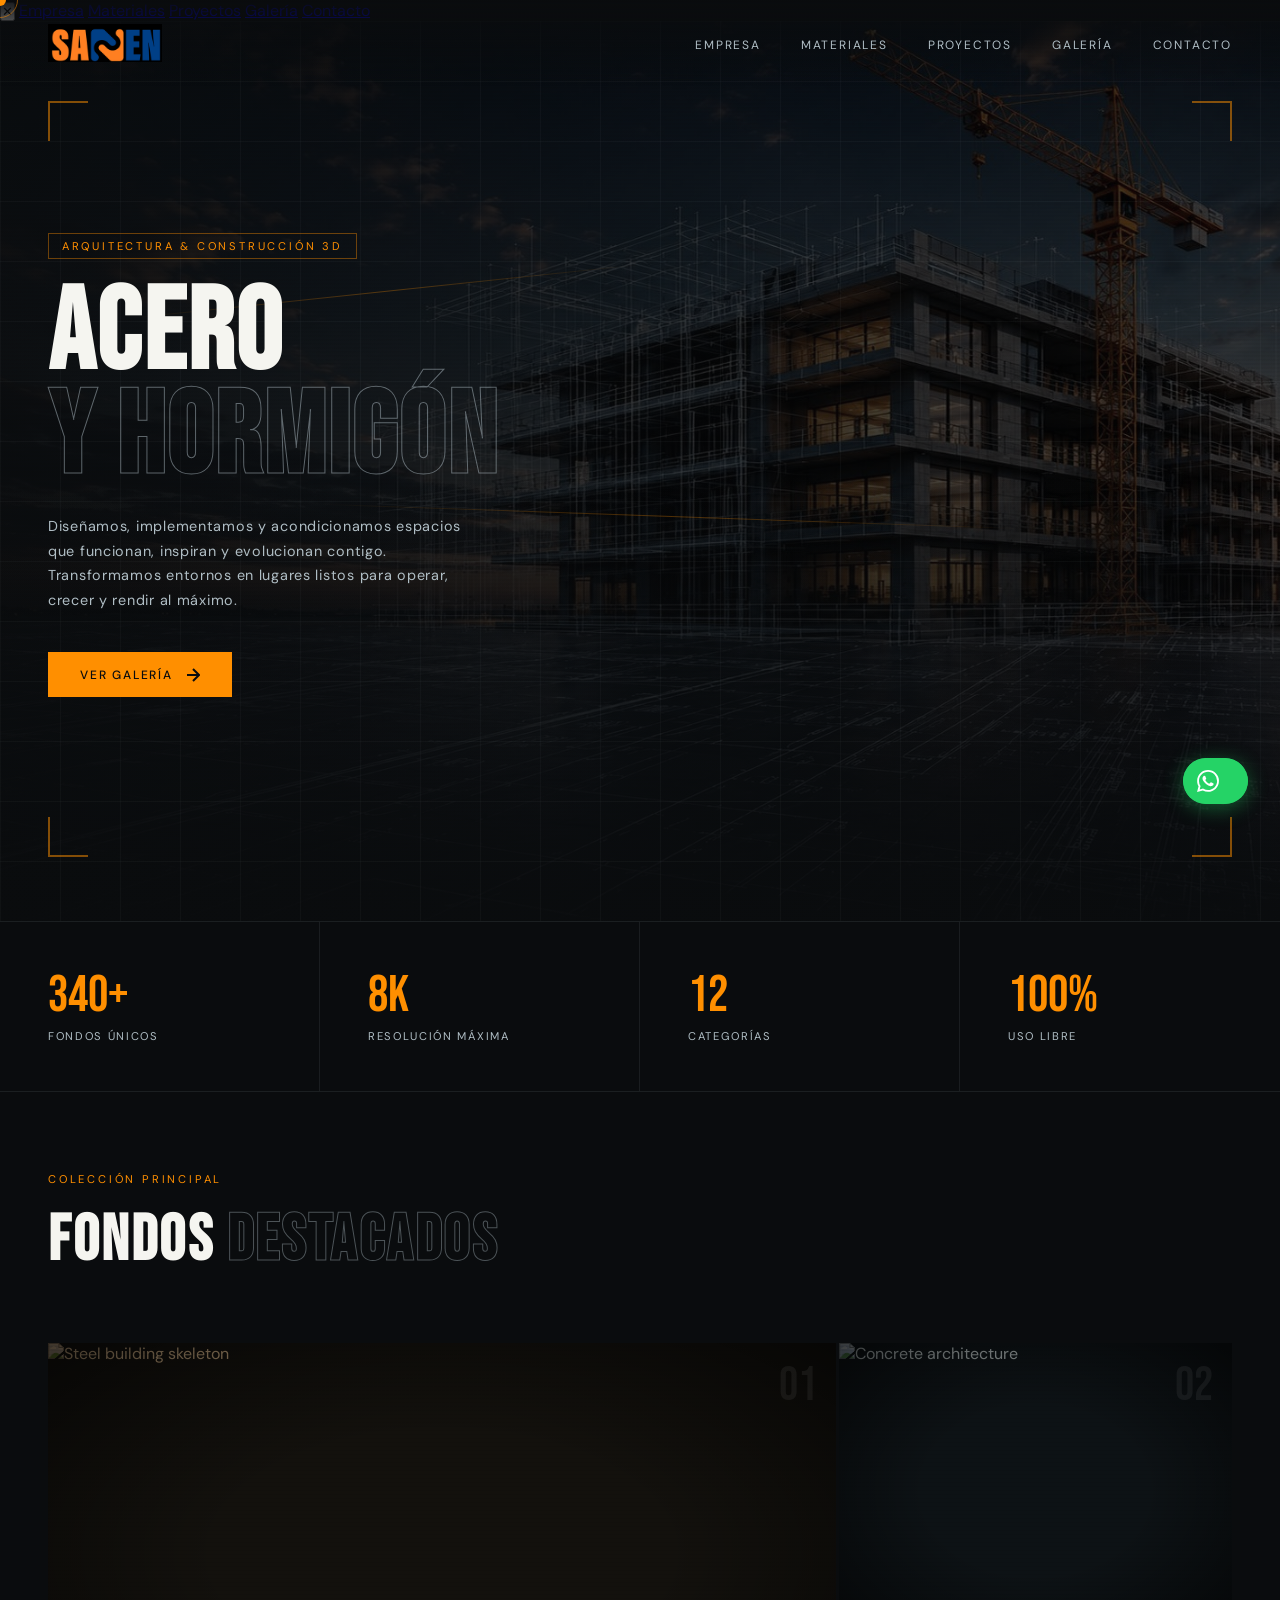
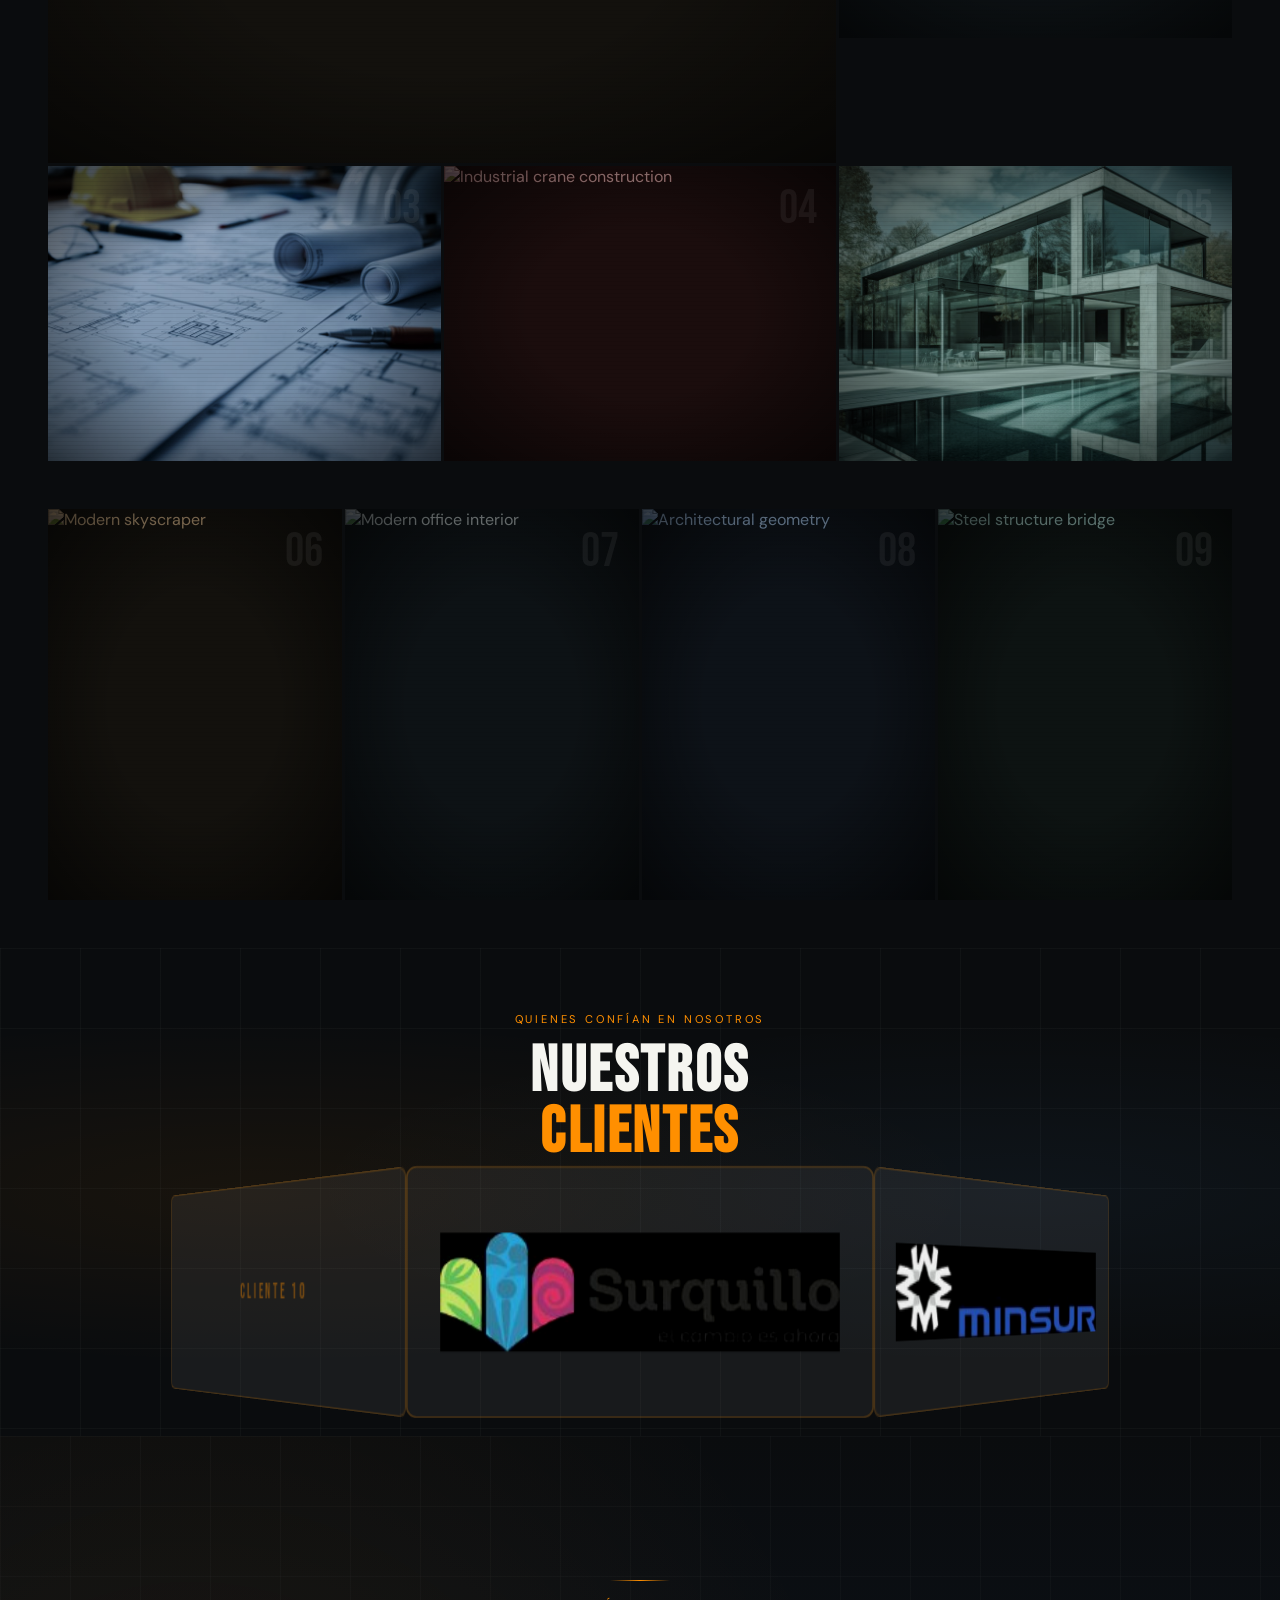
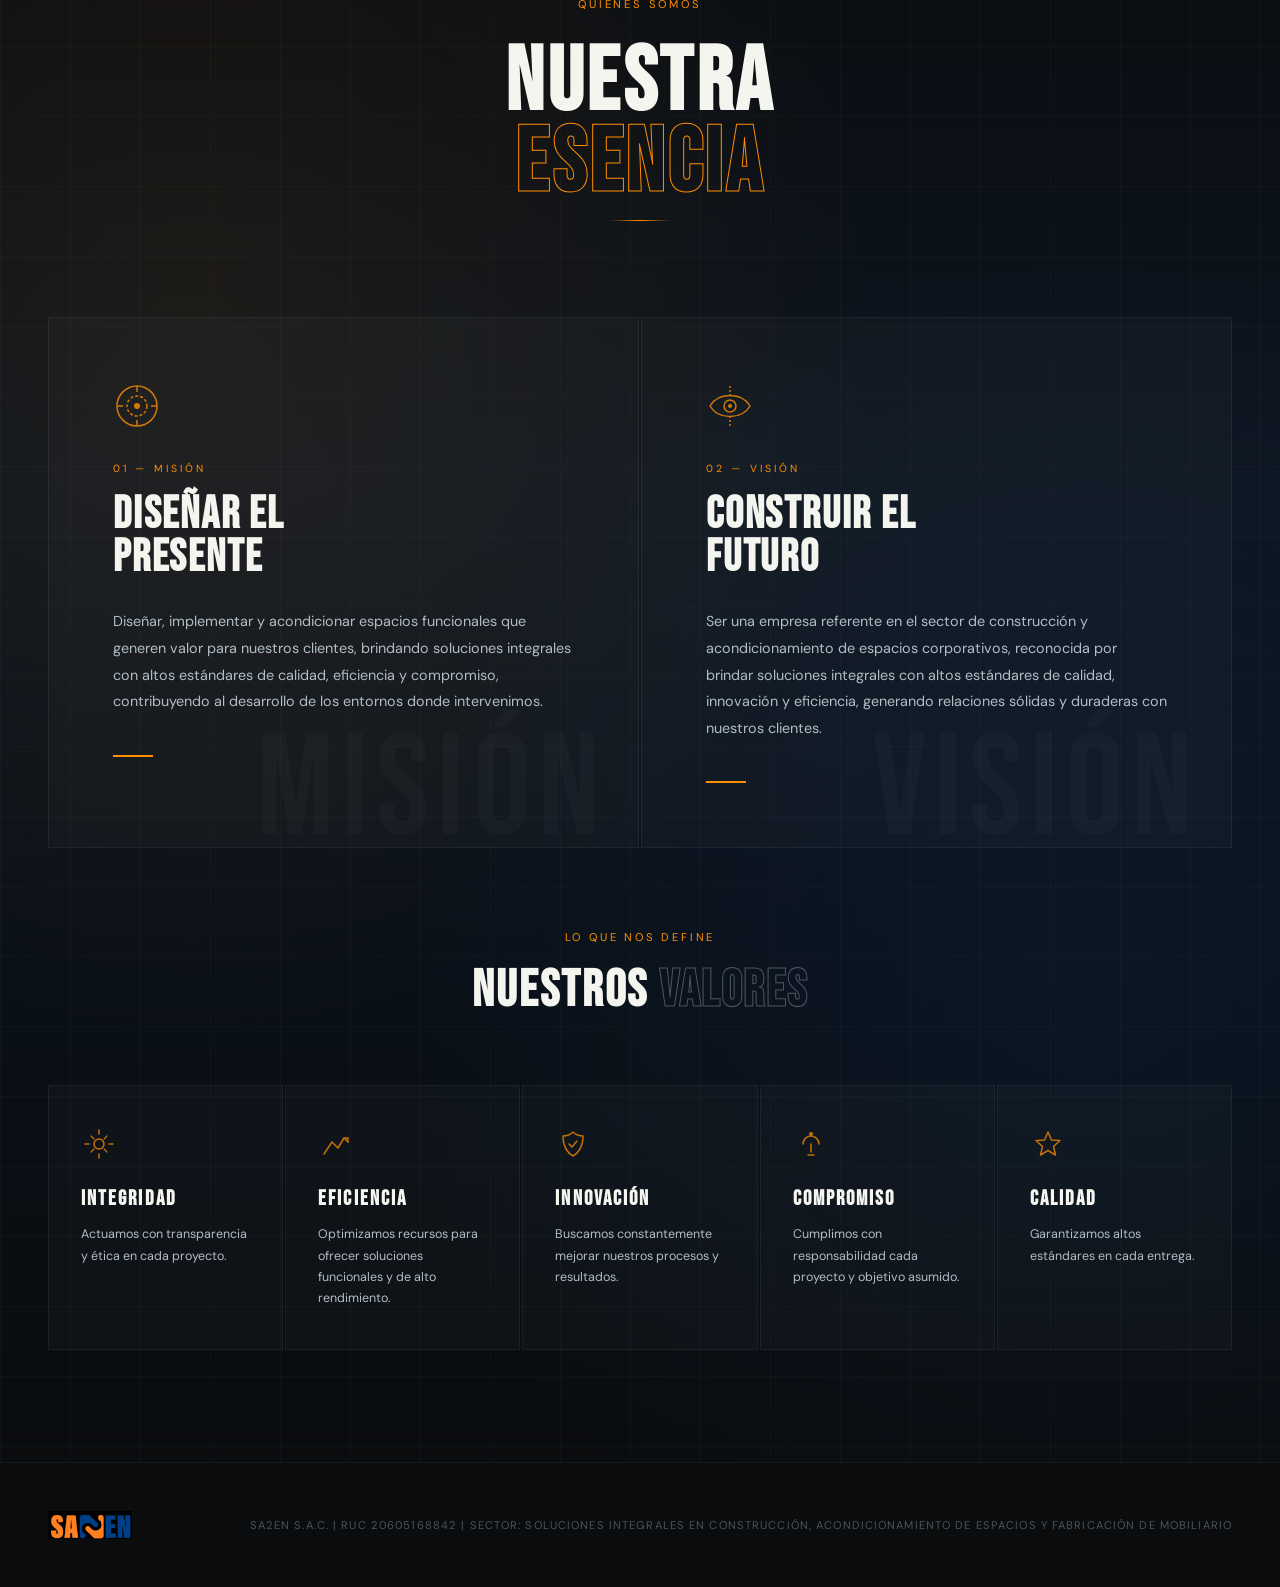
==== construccion-3d_43.html @ 0ad10460 "Add files via upload" ====
<!DOCTYPE html>
<html lang="es">
<head>
  <meta charset="UTF-8" />
  <meta name="viewport" content="width=device-width, initial-scale=1.0" />

  <!-- SEO Básico -->
  <title>SA2EN S.A.C. | Construcción, Acondicionamiento de Espacios y Mobiliario en Lima, Perú</title>
  <meta name="description" content="Empresa peruana especializada en construcción integral, acondicionamiento de espacios corporativos y fabricación de mobiliario. Calidad, innovación y compromiso en cada proyecto." />
  <meta name="keywords" content="construcción Lima, acondicionamiento de espacios, fabricación de mobiliario, construcción corporativa, ingeniería Lima, SA2EN, construcción Perú, remodelación oficinas" />
  <meta name="author" content="SA2EN S.A.C." />
  <meta name="robots" content="index, follow" />
  <link rel="canonical" href="https://www.sa2en.com" />

  <!-- Open Graph (redes sociales) -->
  <meta property="og:type" content="website" />
  <meta property="og:title" content="SA2EN S.A.C. | Construcción e Ingeniería en Lima" />
  <meta property="og:description" content="Empresa peruana especializada en construcción integral, acondicionamiento de espacios corporativos y fabricación de mobiliario." />
  <meta property="og:url" content="https://www.sa2en.com" />
  <meta property="og:site_name" content="SA2EN S.A.C." />
  <meta property="og:locale" content="es_PE" />

  <!-- Twitter Card -->
  <meta name="twitter:card" content="summary_large_image" />
  <meta name="twitter:title" content="SA2EN S.A.C. | Construcción e Ingeniería en Lima" />
  <meta name="twitter:description" content="Empresa peruana especializada en construcción integral, acondicionamiento de espacios corporativos y fabricación de mobiliario." />

  <!-- Schema.org Empresa Local -->
  <title>SA2EN S.A.C. | Construcción, Acondicionamiento de Espacios y Mobiliario en Lima, Perú</title>
  <link href="https://fonts.googleapis.com/css2?family=Bebas+Neue&family=DM+Sans:wght@300;400;500&display=swap" rel="stylesheet" />
  <style>
    *, *::before, *::after { margin: 0; padding: 0; box-sizing: border-box; }
    :root {
      --steel: #b0bec5;
      --amber: #ff8f00;
      --concrete: #37474f;
      --black: #0a0c0e;
      --white: #f5f5f0;
    }
    html { scroll-behavior: smooth; }
    body { background: var(--black); color: var(--white); font-family: 'DM Sans', sans-serif; overflow-x: hidden; cursor: none; }

    .cursor { position: fixed; width: 12px; height: 12px; background: var(--amber); border-radius: 50%; pointer-events: none; z-index: 9999; transform: translate(-50%,-50%); transition: transform 0.1s; }
    .cursor-ring { position: fixed; width: 36px; height: 36px; border: 1px solid rgba(255,143,0,0.5); border-radius: 50%; pointer-events: none; z-index: 9998; transform: translate(-50%,-50%); transition: width 0.2s, height 0.2s; }

    .hamburger {
      display: none;
      flex-direction: column;
      gap: 5px;
      background: none;
      border: none;
      cursor: pointer;
      padding: 4px;
      z-index: 101;
    }
    .hamburger span { display: block; width: 24px; height: 2px; background: var(--steel); transition: background 0.2s; }
    .hamburger:hover span { background: var(--amber); }

    nav { position: fixed; top: 0; left: 0; right: 0; z-index: 100; display: flex; align-items: center; justify-content: space-between; padding: 1.5rem 3rem; background: linear-gradient(to bottom, rgba(10,12,14,0.95) 0%, transparent 100%); }
    .logo { display: flex; align-items: center; } .logo-img { height: 38px; width: auto; object-fit: contain; }
    
    nav ul { list-style: none; display: flex; gap: 2.5rem; }
    nav ul li a { font-size: 0.75rem; letter-spacing: 0.15em; text-transform: uppercase; color: var(--steel); text-decoration: none; transition: color 0.2s; }
    nav ul li a:hover { color: var(--amber); }

    /* HERO */
    .hero { position: relative; height: 100vh; display: flex; align-items: flex-end; padding: 0 3rem 14rem; overflow: hidden; }
    .hero-photo { position: absolute; inset: 0; }
    .hero-photo img { width: 100%; height: 100%; object-fit: cover; object-position: center; filter: brightness(0.35) saturate(0.7); }
    .hero-photo::after { content: ''; position: absolute; inset: 0; background: linear-gradient(to right, rgba(10,12,14,0.85) 0%, rgba(10,12,14,0.3) 60%, rgba(10,12,14,0.1) 100%); }
    .hero-photo::before { content: ''; position: absolute; inset: 0; background: linear-gradient(to top, rgba(10,12,14,0.95) 0%, transparent 50%); z-index: 1; }

    /* Grid overlay */
    .hero-grid { position: absolute; inset: 0; z-index: 1; background-image: linear-gradient(rgba(176,190,197,0.04) 1px, transparent 1px), linear-gradient(90deg, rgba(176,190,197,0.04) 1px, transparent 1px); background-size: 60px 60px; }
    /* Scanlines */
    .scanlines { position: absolute; inset: 0; z-index: 2; background: repeating-linear-gradient(to bottom, transparent, transparent 2px, rgba(0,0,0,0.04) 2px, rgba(0,0,0,0.04) 4px); pointer-events: none; }
    /* Corner brackets */
    .bracket { position: absolute; z-index: 3; width: 40px; height: 40px; border-color: rgba(255,143,0,0.5); border-style: solid; }
    .bracket.tl { top: 5rem; left: 3rem; border-width: 2px 0 0 2px; }
    .bracket.tr { top: 5rem; right: 3rem; border-width: 2px 2px 0 0; }
    .bracket.bl { bottom: 4rem; left: 3rem; border-width: 0 0 2px 2px; }
    .bracket.br { bottom: 4rem; right: 3rem; border-width: 0 2px 2px 0; }
    /* Beam lines */
    .beam { position: absolute; z-index: 2; background: linear-gradient(90deg, transparent, rgba(255,143,0,0.3), transparent); height: 1px; animation: beamPulse 4s ease-in-out infinite; }
    .beam.b1 { width: 40vw; top: 30%; left: 10%; transform: rotate(-6deg); animation-delay: 0s; }
    .beam.b2 { width: 55vw; top: 55%; left: 25%; transform: rotate(2deg); animation-delay: 1.2s; }
    @keyframes beamPulse { 0%,100%{opacity:0.3}50%{opacity:1} }

    .hero-content { position: relative; z-index: 4; max-width: 680px; }
    .tag { display: inline-block; font-size: 0.7rem; letter-spacing: 0.25em; text-transform: uppercase; color: var(--amber); border: 1px solid rgba(255,143,0,0.4); padding: 0.3rem 0.8rem; margin-bottom: 1.5rem; }
    h1 { font-family: 'Bebas Neue', sans-serif; font-size: clamp(4rem, 9vw, 9rem); line-height: 0.9; letter-spacing: 0.02em; margin-bottom: 1.5rem; }
    h1 em { font-style: normal; color: transparent; -webkit-text-stroke: 1px rgba(176,190,197,0.5); }
    .hero-sub { font-size: 0.9rem; color: var(--steel); letter-spacing: 0.05em; line-height: 1.7; max-width: 420px; }
    .hero-cta { display: inline-flex; align-items: center; gap: 0.8rem; margin-top: 2.5rem; padding: 0.9rem 2rem; background: var(--amber); color: var(--black); font-size: 0.75rem; font-weight: 500; letter-spacing: 0.15em; text-transform: uppercase; text-decoration: none; transition: background 0.2s, gap 0.2s; }
    .hero-cta:hover { background: #ffab40; gap: 1.2rem; }
    .hero-cta svg { width: 14px; }

    /* STATS */
    .stats { display: grid; grid-template-columns: repeat(4, 1fr); border-top: 1px solid rgba(176,190,197,0.1); border-bottom: 1px solid rgba(176,190,197,0.1); }
    .stat { padding: 3rem; border-right: 1px solid rgba(176,190,197,0.1); }
    .stat:last-child { border-right: none; }
    .stat-num { font-family: 'Bebas Neue', sans-serif; font-size: clamp(2.5rem, 4vw, 4rem); color: var(--amber); line-height: 1; }
    .stat-label { font-size: 0.7rem; letter-spacing: 0.15em; text-transform: uppercase; color: var(--steel); margin-top: 0.5rem; }

    /* GALLERY */
    .gallery { padding: 5rem 3rem 3rem; }
    .section-label { font-size: 0.7rem; letter-spacing: 0.25em; text-transform: uppercase; color: var(--amber); margin-bottom: 1rem; }
    .section-title { font-family: 'Bebas Neue', sans-serif; font-size: clamp(2.5rem, 5vw, 4.5rem); letter-spacing: 0.04em; margin-bottom: 4rem; }
    .section-title em { font-style: normal; color: transparent; -webkit-text-stroke: 1px rgba(176,190,197,0.4); }

    .grid { display: grid; grid-template-columns: repeat(3, 1fr); gap: 3px; }

    .card { position: relative; overflow: hidden; background: #111; cursor: none; }
    .card:nth-child(1) { grid-column: span 2; min-height: 420px; }
    .card:nth-child(2),
    .card:nth-child(3) { aspect-ratio: 4/3; }
    .card:nth-child(4),
    .card:nth-child(5) { aspect-ratio: 4/3; }

    /* Real photo */
    .card-photo { position: absolute; inset: 0; }
    .card-photo img { width: 100%; height: 100%; object-fit: cover; object-position: center; filter: brightness(0.65) saturate(0.8); transition: transform 0.7s cubic-bezier(0.4,0,0.2,1), filter 0.5s; }
    .card:hover .card-photo img { transform: scale(1.07); filter: brightness(0.8) saturate(1); }

    /* Color grade overlay per card */
    .card-grade { position: absolute; inset: 0; mix-blend-mode: color; opacity: 0.25; transition: opacity 0.4s; }
    .card:hover .card-grade { opacity: 0.15; }
    .grade-amber { background: #ff8f00; }
    .grade-blue  { background: #1565c0; }
    .grade-steel { background: #546e7a; }
    .grade-red   { background: #b71c1c; }
    .grade-teal  { background: #00695c; }

    /* Vignette */
    .card-vignette { position: absolute; inset: 0; background: radial-gradient(ellipse at center, transparent 40%, rgba(0,0,0,0.65) 100%); }

    /* Scan overlay */
    .card-scan { position: absolute; inset: 0; background: repeating-linear-gradient(to bottom, transparent, transparent 3px, rgba(0,0,0,0.06) 3px, rgba(0,0,0,0.06) 4px); pointer-events: none; }

    /* Grid overlay on card */
    .card-grid { position: absolute; inset: 0; background-image: linear-gradient(rgba(255,255,255,0.025) 1px, transparent 1px), linear-gradient(90deg, rgba(255,255,255,0.025) 1px, transparent 1px); background-size: 40px 40px; opacity: 0; transition: opacity 0.4s; }
    .card:hover .card-grid { opacity: 1; }

    /* Amber line accent */
    .card-accent { position: absolute; bottom: 0; left: 0; height: 2px; width: 0; background: var(--amber); transition: width 0.5s cubic-bezier(0.4,0,0.2,1); }
    .card:hover .card-accent { width: 100%; }

    /* Corner bracket on hover */
    .card-corner { position: absolute; top: 1rem; left: 1rem; width: 24px; height: 24px; border-top: 2px solid rgba(255,143,0,0); border-left: 2px solid rgba(255,143,0,0); transition: border-color 0.3s; }
    .card:hover .card-corner { border-color: rgba(255,143,0,0.8); }

    /* Card info */
    .card-info { position: absolute; bottom: 0; left: 0; right: 0; padding: 2rem 1.5rem 1.5rem; background: linear-gradient(to top, rgba(10,12,14,0.92) 0%, transparent 100%); transform: translateY(8px); opacity: 0; transition: transform 0.4s, opacity 0.4s; }
    .card:hover .card-info { transform: translateY(0); opacity: 1; }
    .card-info h3 { font-family: 'Bebas Neue', sans-serif; font-size: 1.5rem; letter-spacing: 0.08em; color: var(--white); }
    .card-info p { font-size: 0.68rem; color: var(--steel); letter-spacing: 0.12em; text-transform: uppercase; margin-top: 0.3rem; }
    .card-num { position: absolute; top: 1.2rem; right: 1.2rem; font-family: 'Bebas Neue', sans-serif; font-size: 3rem; color: rgba(255,255,255,0.06); line-height: 1; }

    /* AMBIENT */
    .ambient { position: relative; padding: 4rem 3rem; overflow: hidden; }
    .ambient-bg { position: absolute; inset: 0; background: radial-gradient(ellipse at 20% 50%, rgba(255,143,0,0.06) 0%, transparent 50%), radial-gradient(ellipse at 80% 50%, rgba(100,180,255,0.05) 0%, transparent 50%), var(--black); }
    .ambient-grid { position: absolute; inset: 0; background-image: linear-gradient(rgba(176,190,197,0.04) 1px, transparent 1px), linear-gradient(90deg, rgba(176,190,197,0.04) 1px, transparent 1px); background-size: 80px 80px; }
    .ambient-content { position: relative; z-index: 2; display: grid; grid-template-columns: 1fr 1fr; gap: 4rem; align-items: center; justify-items: center; }
    .ambient-text h2 { font-family: 'Bebas Neue', sans-serif; font-size: clamp(3rem, 5vw, 5rem); letter-spacing: 0.04em; line-height: 0.95; margin-bottom: 2rem; }
    .ambient-text h2 em { font-style: normal; color: var(--amber); }
    .ambient-text p { color: var(--steel); font-size: 0.9rem; line-height: 1.8; max-width: 380px; }

    /* Rotating cube */
    .cube-display { position: relative; height: 320px; display: flex; align-items: center; justify-content: center; perspective: 600px; }
    .cube-3d { width: 160px; height: 160px; transform-style: preserve-3d; animation: spinCube 12s linear infinite; }
    @keyframes spinCube { from{transform:rotateX(20deg) rotateY(0deg)} to{transform:rotateX(20deg) rotateY(360deg)} }
    .face-3d { position: absolute; width: 160px; height: 160px; border: 1px solid rgba(255,143,0,0.3); display: flex; align-items: center; justify-content: center; font-family: 'Bebas Neue', sans-serif; font-size: 0.9rem; letter-spacing: 0.2em; color: rgba(255,143,0,0.6); }
    .face-3d.f  { background: rgba(255,143,0,0.04); transform: translateZ(80px); }
    .face-3d.b  { background: rgba(176,190,197,0.02); transform: translateZ(-80px) rotateY(180deg); }
    .face-3d.l  { background: rgba(255,143,0,0.02); transform: rotateY(-90deg) translateZ(80px); }
    .face-3d.r  { background: rgba(176,190,197,0.03); transform: rotateY(90deg) translateZ(80px); }
    .face-3d.t  { background: rgba(255,143,0,0.03); transform: rotateX(90deg) translateZ(80px); }
    .face-3d.bo { background: rgba(176,190,197,0.01); transform: rotateX(-90deg) translateZ(80px); }

    /* SECOND GALLERY ROW */
    .gallery2 { padding: 0 3rem 3rem; }
    .grid2 { display: grid; grid-template-columns: repeat(4, 1fr); gap: 3px; }
    .card2 { position: relative; aspect-ratio: 3/4; overflow: hidden; background: #111; cursor: none; }
    .card2 .card-photo img { width: 100%; height: 100%; object-fit: cover; filter: brightness(0.6) saturate(0.75); transition: transform 0.7s, filter 0.5s; }
    .card2:hover .card-photo img { transform: scale(1.08); filter: brightness(0.85) saturate(1.1); }
    .card2 .card-info { opacity: 0; transform: translateY(8px); transition: opacity 0.4s, transform 0.4s; }
    .card2:hover .card-info { opacity: 1; transform: translateY(0); }
    .card2 .card-accent { transition: width 0.5s; }
    .card2:hover .card-accent { width: 100%; }

    footer { padding: 3rem; display: flex; align-items: center; justify-content: space-between; border-top: 1px solid rgba(176,190,197,0.08); }
    footer .logo-img { height: 28px; }
    footer p { font-size: 0.7rem; color: rgba(176,190,197,0.4); letter-spacing: 0.1em; }

    @keyframes fadeUp { from{opacity:0;transform:translateY(30px)} to{opacity:1;transform:translateY(0)} }
    .hero-content > * { animation: fadeUp 0.8s ease both; }
    .hero-content .tag     { animation-delay: 0.1s; }
    .hero-content h1       { animation-delay: 0.25s; }
    .hero-content .hero-sub{ animation-delay: 0.4s; }
    .hero-content .hero-cta{ animation-delay: 0.55s; }

    .ambient-header { position: relative; z-index: 2; text-align: center; margin-bottom: 3rem; }
    .ambient-header h2 { font-family: 'Bebas Neue', sans-serif; font-size: clamp(3rem, 5vw, 5rem); letter-spacing: 0.04em; line-height: 0.95; }
    .ambient-header h2 em { font-style: normal; color: var(--amber); }
    .ambient-carousel-wrap { position: relative; z-index: 2; display: flex; justify-content: center; align-items: center; }
    .carousel-display { display: flex; flex-direction: column; align-items: center; justify-content: center; gap: 1.2rem; }
    .carousel-scene { perspective: 900px; width: 280px; height: 160px; }
    .carousel-3d { width: 280px; height: 160px; position: relative; transform-style: preserve-3d; animation: spinCar 40s linear infinite; }
    .carousel-3d.paused { animation-play-state: paused; }
    @keyframes spinCar { from { transform: rotateY(0deg); } to { transform: rotateY(360deg); } }    .car-slide {
      position: absolute; width: 260px; height: 140px;
      left: 10px; top: 10px;
      border-radius: 6px;
      border: 1px solid rgba(255,143,0,0.2);
      background: rgba(255,255,255,0.06);
      display: flex; align-items: center; justify-content: center;
      overflow: hidden;
      backface-visibility: hidden;
      padding: 8px;
    }
    .car-slide img { max-width: 92%; max-height: 88%; object-fit: contain; filter: brightness(1.1) contrast(1.05); }
    .car-placeholder { font-family: 'Bebas Neue', sans-serif; font-size: 0.85rem; letter-spacing: 0.2em; color: rgba(255,143,0,0.4); text-align: center; padding: 1rem; }
    .carousel-controls { display: flex; gap: 1rem; align-items: center; }
    .car-btn { background: rgba(255,143,0,0.1); border: 1px solid rgba(255,143,0,0.3); color: #ff8f00; width: 36px; height: 36px; border-radius: 50%; cursor: pointer; font-size: 14px; display: flex; align-items: center; justify-content: center; transition: background 0.2s; }
    .car-btn:hover { background: rgba(255,143,0,0.25); }

    /* ── TABLET (max 1024px) ── */
    @media (max-width: 1024px) {
      nav { padding: 1.2rem 2rem; }
      nav ul { gap: 1.5rem; }
      .hero { padding: 0 2rem 10rem; }
      .bracket.tr { right: 2rem; }
      .bracket.br { right: 2rem; }
      .stats { grid-template-columns: repeat(2, 1fr); }
      .stat:nth-child(2) { border-right: none; }
      .stat:nth-child(3) { border-top: 1px solid rgba(176,190,197,0.1); }
      .gallery { padding: 3.5rem 2rem 2rem; }
      .gallery2 { padding: 0 2rem 2rem; }
      .grid { grid-template-columns: repeat(2, 1fr); }
      .card:nth-child(1) { grid-column: span 2; min-height: 340px; }
      .grid2 { grid-template-columns: repeat(2, 1fr); }
      .ambient { padding: 3rem 2rem; }
      .ambient-content { gap: 2.5rem; }
      footer { padding: 2rem; }
    }

    /* ── MÓVIL (max 768px) ── */
    @media (max-width: 768px) {
      body { cursor: auto; }
      .cursor, .cursor-ring { display: none; }

      nav { padding: 1rem 1.2rem; }
      nav ul { display: none; }
      .logo { font-size: 1.3rem; }

      /* Hamburger — se controla con JS */
      .hamburger { display: flex; }

      /* Menú desplegable móvil */
      .mobile-menu {
        position: fixed;
        top: 0; left: 0; right: 0; bottom: 0;
        z-index: 200;
        background: rgba(10,12,14,0.98);
        backdrop-filter: blur(12px);
        display: flex;
        flex-direction: column;
        align-items: center;
        justify-content: center;
        gap: 2.5rem;
        transform: translateX(100%);
        transition: transform 0.4s cubic-bezier(0.4,0,0.2,1);
      }
      .mobile-menu.open { transform: translateX(0); }
      .mobile-menu a {
        font-family: 'Bebas Neue', sans-serif;
        font-size: 2.8rem;
        letter-spacing: 0.15em;
        color: var(--steel);
        text-decoration: none;
        transition: color 0.2s;
      }
      .mobile-menu a:hover { color: var(--amber); }
      .mobile-menu-close {
        position: absolute;
        top: 1.2rem; right: 1.2rem;
        background: none; border: none;
        color: var(--steel); font-size: 1.8rem;
        cursor: pointer; padding: 0.5rem;
      }

      .hero { padding: 0 1.2rem 10rem; min-height: 100svh; }
      .bracket { width: 24px; height: 24px; }
      .bracket.tl, .bracket.bl { left: 1.2rem; }
      .bracket.tr, .bracket.br { right: 1.2rem; }
      .bracket.tl, .bracket.tr { top: 4rem; }

      h1 { font-size: clamp(3rem, 14vw, 5rem); margin-bottom: 1rem; }
      .hero-sub { font-size: 0.82rem; }
      .hero-cta { padding: 0.8rem 1.5rem; font-size: 0.7rem; margin-top: 1.8rem; }

      .stats { grid-template-columns: repeat(2, 1fr); }
      .stat { padding: 1.5rem; }
      .stat:nth-child(2) { border-right: none; }
      .stat:nth-child(3) { border-top: 1px solid rgba(176,190,197,0.1); }
      .stat-num { font-size: 2.2rem; }

      .gallery { padding: 2.5rem 1.2rem 1.5rem; }
      .section-title { margin-bottom: 2rem; }
      .grid { grid-template-columns: 1fr; gap: 3px; }
      .card:nth-child(1) { grid-column: span 1; min-height: 260px; }
      .card:nth-child(2),
      .card:nth-child(3),
      .card:nth-child(4),
      .card:nth-child(5) { aspect-ratio: 16/9; }

      /* En móvil mostrar info siempre visible */
      .card-info { opacity: 1; transform: translateY(0); }

      .ambient { padding: 2.5rem 1.2rem; }
      .ambient-content { grid-template-columns: 1fr; gap: 2rem; }
      .carousel-scene { width: 240px; height: 140px; } .carousel-3d { width: 240px; height: 140px; }

      .gallery2 { padding: 0 1.2rem 2rem; }
      .grid2 { grid-template-columns: repeat(2, 1fr); }
      .card2 { aspect-ratio: 4/5; }
      .card2 .card-info { opacity: 1; transform: translateY(0); }

      footer { padding: 1.5rem 1.2rem; flex-direction: column; gap: 0.8rem; text-align: center; }
    }

    /* ── MÓVIL PEQUEÑO (max 420px) ── */
    @media (max-width: 420px) {
      h1 { font-size: clamp(2.8rem, 16vw, 4rem); }
      .grid2 { grid-template-columns: 1fr; }
      .card2 { aspect-ratio: 16/9; }
      .stats { grid-template-columns: repeat(2, 1fr); }
    }
  </style>
  <script type="application/ld+json">
  {
    "@context": "https://schema.org",
    "@type": "LocalBusiness",
    "name": "SA2EN S.A.C.",
    "url": "https://www.sa2en.com",
    "telephone": "+51958057338",
    "email": "info@sa2en.com",
    "address": {
      "@type": "PostalAddress",
      "addressLocality": "Lima",
      "addressCountry": "PE"
    },
    "description": "Empresa peruana especializada en construcción integral, acondicionamiento de espacios corporativos y fabricación de mobiliario.",
    "taxID": "20605168842",
    "areaServed": "Lima, Perú",
    "serviceType": ["Construcción", "Acondicionamiento de espacios", "Fabricación de mobiliario"]
  }
  </script>
</head>
<body>

<div class="cursor" id="cursor"></div>
<div class="cursor-ring" id="cursorRing"></div>

<nav>
  <div class="logo"><img src="[data-uri]" alt="SAEN" class="logo-img" /></div>
  <ul>
    <li><a href="#" id="openEmpresa">Empresa</a></li>
    <li><a href="#">Materiales</a></li>
    <li><a href="#">Proyectos</a></li>
    <li><a href="#galeria">Galería</a></li>
    <li><a href="#" id="openContact">Contacto</a></li>
  </ul>
  <button class="hamburger" id="hamburger" aria-label="Abrir menú">
    <span></span><span></span><span></span>
  </button>
</nav>

<!-- MOBILE MENU -->
<div class="mobile-menu" id="mobileMenu">
  <button class="mobile-menu-close" id="mobileClose">✕</button>
  <a href="#" id="openEmpresaMobile">Empresa</a>
  <a href="#">Materiales</a>
  <a href="#">Proyectos</a>
  <a href="#">Galería</a>
  <a href="#" id="openContactMobile">Contacto</a>
</div>

<!-- EMPRESA MODAL -->
<div class="modal-overlay" id="empresaOverlay">
  <div class="modal empresa-modal">
    <button class="modal-close" id="closeEmpresa">
      <svg viewBox="0 0 24 24" fill="none" stroke="currentColor" stroke-width="2"><path d="M18 6L6 18M6 6l12 12"/></svg>
    </button>

    <div class="emp-header">
      <div class="modal-tag">Quiénes somos</div>
      <h2 class="modal-title">SA2EN S.A.C.</h2>
      <p class="emp-subtitle">Soluciones integrales en construcción, acondicionamiento de espacios y fabricación de mobiliario</p>
    </div>

    <div class="emp-body">

      <!-- MISIÓN -->
      <div class="emp-block">
        <div class="emp-block-title">
          <div class="emp-dot"></div>
          <h3>MISIÓN</h3>
        </div>
        <div class="emp-items">
          <div class="emp-item">
            <div class="emp-item-label">Clientes</div>
            <p>Agregar valor y superar las expectativas de nuestros clientes.</p>
          </div>
          <div class="emp-item">
            <div class="emp-item-label">Accionistas</div>
            <p>Rentabilidad, Sostenibilidad y Transparencia.</p>
          </div>
          <div class="emp-item">
            <div class="emp-item-label">Colaboradores</div>
            <p>Desarrollo integral, Reconocimiento y Seguridad.</p>
          </div>
          <div class="emp-item">
            <div class="emp-item-label">Lugares donde actuamos</div>
            <p>Brindar Progreso y Bienestar social en los lugares donde actuamos.</p>
          </div>
        </div>
      </div>

      <!-- VISIÓN -->
      <div class="emp-block">
        <div class="emp-block-title">
          <div class="emp-dot"></div>
          <h3>VISIÓN</h3>
        </div>
        <p class="emp-text">Ser una empresa de referencia en el mercado, que ofrece servicios diversificados e integrados de ingeniería y construcción, marcada por una cultura de emprendimiento e innovación y un comportamiento socialmente responsable, que genere fuertes y duraderas relaciones de confiabilidad; a través de servicios reconocidos por su alta competencia técnica enfocada en resolver los retos de nuestros clientes.</p>
      </div>

      <!-- VALORES -->
      <div class="emp-block">
        <div class="emp-block-title">
          <div class="emp-dot"></div>
          <h3>VALORES</h3>
        </div>
        <div class="emp-valores">
          <div class="emp-valor">Integridad</div>
          <div class="emp-valor">Eficiencia</div>
          <div class="emp-valor">Innovación y Mejora continua</div>
          <div class="emp-valor">Pasión por lo que hacemos</div>
        </div>
      </div>

    </div>
  </div>
</div>

<style>
  .empresa-modal {
    display: flex !important;
    flex-direction: column;
    grid-template-columns: unset !important;
    max-width: 780px;
    height: 85vh;
    overflow: hidden;
    padding: 0;
  }
  .emp-body {
    overflow-y: auto !important;
    scrollbar-width: thin;
    scrollbar-color: rgba(255,143,0,0.3) transparent;
    -webkit-overflow-scrolling: touch;
  }
  .emp-header {
    padding: 3rem 3rem 2rem;
    background: linear-gradient(160deg, rgba(255,143,0,0.07) 0%, transparent 60%), #0a0f14;
    border-bottom: 1px solid rgba(176,190,197,0.08);
    flex-shrink: 0;
  }
  .emp-subtitle { font-size: 0.82rem; color: var(--steel); letter-spacing: 0.05em; line-height: 1.6; margin-top: 0.5rem; text-transform: uppercase; }
  .emp-body { padding: 2.5rem 3rem 3rem; display: flex; flex-direction: column; gap: 2.5rem; }
  .emp-block { display: flex; flex-direction: column; gap: 1.2rem; }
  .emp-block-title { display: flex; align-items: center; gap: 0.8rem; }
  .emp-dot { width: 8px; height: 8px; background: var(--amber); border-radius: 50%; flex-shrink: 0; }
  .emp-block-title h3 { font-family: 'Bebas Neue', sans-serif; font-size: 1.4rem; letter-spacing: 0.2em; color: var(--amber); }
  .emp-text { font-size: 0.87rem; color: var(--steel); line-height: 1.85; text-align: justify; }
  .emp-items { display: grid; grid-template-columns: 1fr 1fr; gap: 1rem; }
  .emp-item { background: rgba(255,255,255,0.03); border: 1px solid rgba(176,190,197,0.08); border-left: 2px solid rgba(255,143,0,0.4); padding: 1rem 1.2rem; }
  .emp-item-label { font-size: 0.65rem; letter-spacing: 0.2em; text-transform: uppercase; color: var(--amber); margin-bottom: 0.4rem; }
  .emp-item p { font-size: 0.83rem; color: var(--steel); line-height: 1.6; }
  .emp-valores { display: flex; flex-direction: column; gap: 0.5rem; }
  .emp-valor { padding: 0.6rem 1.2rem; border: 1px solid rgba(255,143,0,0.3); font-size: 0.8rem; letter-spacing: 0.1em; text-transform: uppercase; color: var(--amber); background: rgba(255,143,0,0.04); border-left: 3px solid rgba(255,143,0,0.6); transition: background 0.2s; }
  .emp-valor:hover { background: rgba(255,143,0,0.1); }

  @media (max-width: 768px) {
    .emp-header { padding: 2rem 1.5rem 1.5rem; }
    .emp-body { padding: 1.5rem; gap: 2rem; }
    .emp-items { grid-template-columns: 1fr; }
    .empresa-modal { height: 92svh; }
  }
</style>

<!-- CONTACT MODAL -->
<div class="modal-overlay" id="modalOverlay">
  <div class="modal">
    <button class="modal-close" id="closeModal">
      <svg viewBox="0 0 24 24" fill="none" stroke="currentColor" stroke-width="2"><path d="M18 6L6 18M6 6l12 12"/></svg>
    </button>
    <div class="modal-left">
      <div class="modal-tag">Hablemos</div>
      <h2 class="modal-title">CONTÁCTANOS</h2>
      <p class="modal-sub">Cuéntanos tu proyecto y te respondemos en menos de 24 horas.</p>
      <div class="modal-info">
        <div class="modal-info-item">
          <svg viewBox="0 0 24 24" fill="none" stroke="currentColor" stroke-width="1.5"><path d="M17.657 16.657L13.414 20.9a1.998 1.998 0 01-2.827 0l-4.244-4.243a8 8 0 1111.314 0z"/><path d="M15 11a3 3 0 11-6 0 3 3 0 016 0z"/></svg>
          <span>Lima, Perú</span>
        </div>
        <div class="modal-info-item">
          <svg viewBox="0 0 24 24" fill="none" stroke="currentColor" stroke-width="1.5"><path d="M3 5a2 2 0 012-2h3.28a1 1 0 01.948.684l1.498 4.493a1 1 0 01-.502 1.21l-2.257 1.13a11.042 11.042 0 005.516 5.516l1.13-2.257a1 1 0 011.21-.502l4.493 1.498a1 1 0 01.684.949V19a2 2 0 01-2 2h-1C9.716 21 3 14.284 3 6V5z"/></svg>
          <span>+51 958 057 338</span>
        </div>
        <div class="modal-info-item">
          <svg viewBox="0 0 24 24" fill="none" stroke="currentColor" stroke-width="1.5"><path d="M3 8l7.89 5.26a2 2 0 002.22 0L21 8M5 19h14a2 2 0 002-2V7a2 2 0 00-2-2H5a2 2 0 00-2 2v10a2 2 0 002 2z"/></svg>
          <span>info@sa2en.com</span>
        </div>
      </div>
    </div>
    <div class="modal-right">
      <div class="form-group">
        <label for="f-name">Nombre completo</label>
        <input type="text" id="f-name" placeholder="Tu nombre" autocomplete="off" />
      </div>
      <div class="form-group">
        <label for="f-email">Dirección de correo</label>
        <input type="email" id="f-email" placeholder="correo@ejemplo.com" autocomplete="off" />
      </div>
      <div class="form-group">
        <label for="f-motivo">Motivo de contacto</label>
        <textarea id="f-motivo" rows="5" placeholder="Cuéntanos en qué podemos ayudarte..."></textarea>
      </div>
      <button class="form-submit" id="formSubmit">
        Enviar mensaje
        <svg viewBox="0 0 14 14" fill="none" stroke="currentColor" stroke-width="2"><path d="M1 7h12M7 1l6 6-6 6"/></svg>
      </button>
      <div class="form-success" id="formSuccess">
        <svg viewBox="0 0 24 24" fill="none" stroke="currentColor" stroke-width="2"><path d="M22 11.08V12a10 10 0 11-5.93-9.14"/><polyline points="22 4 12 14.01 9 11.01"/></svg>
        ¡Mensaje enviado! Te contactamos pronto.
      </div>
    </div>
  </div>
</div>

<style>
  /* MODAL */
  .modal-overlay {
    position: fixed; inset: 0; z-index: 999;
    background: rgba(0,0,0,0);
    backdrop-filter: blur(0px);
    display: flex; align-items: center; justify-content: center;
    padding: 1.5rem;
    pointer-events: none;
    transition: background 0.4s, backdrop-filter 0.4s;
  }
  .modal-overlay.active {
    background: rgba(0,0,0,0.75);
    backdrop-filter: blur(8px);
    pointer-events: all;
  }
  .modal {
    position: relative;
    width: 100%; max-width: 860px;
    display: grid; grid-template-columns: 1fr 1.2fr;
    background: #0e1318;
    border: 1px solid rgba(176,190,197,0.12);
    overflow: hidden;
    transform: translateY(40px) scale(0.97);
    opacity: 0;
    transition: transform 0.45s cubic-bezier(0.4,0,0.2,1), opacity 0.45s;
  }
  .modal-overlay.active .modal {
    transform: translateY(0) scale(1);
    opacity: 1;
  }

  /* Left panel */
  .modal-left {
    padding: 3.5rem 3rem;
    background:
      linear-gradient(160deg, rgba(255,143,0,0.07) 0%, transparent 60%),
      #0a0f14;
    border-right: 1px solid rgba(176,190,197,0.08);
    display: flex; flex-direction: column; justify-content: center; gap: 0;
  }
  .modal-tag {
    font-size: 0.65rem; letter-spacing: 0.3em; text-transform: uppercase;
    color: var(--amber); margin-bottom: 1rem;
  }
  .modal-title {
    font-family: 'Bebas Neue', sans-serif;
    font-size: clamp(2.5rem, 4vw, 3.8rem);
    letter-spacing: 0.04em; line-height: 0.9;
    color: var(--white); margin-bottom: 1.5rem;
  }
  .modal-sub {
    font-size: 0.85rem; color: var(--steel);
    line-height: 1.75; margin-bottom: 2.5rem;
  }
  .modal-info { display: flex; flex-direction: column; gap: 1rem; }
  .modal-info-item {
    display: flex; align-items: center; gap: 0.8rem;
    font-size: 0.8rem; color: var(--steel);
  }
  .modal-info-item svg { width: 18px; color: var(--amber); flex-shrink: 0; }

  /* Right panel (form) */
  .modal-right {
    padding: 3.5rem 3rem;
    display: flex; flex-direction: column; gap: 1.4rem;
  }
  .form-group { display: flex; flex-direction: column; gap: 0.5rem; }
  .form-group label {
    font-size: 0.68rem; letter-spacing: 0.15em;
    text-transform: uppercase; color: var(--steel);
  }
  .form-group input,
  .form-group textarea {
    background: rgba(255,255,255,0.04);
    border: 1px solid rgba(176,190,197,0.12);
    color: var(--white);
    font-family: 'DM Sans', sans-serif;
    font-size: 0.88rem;
    padding: 0.85rem 1rem;
    outline: none;
    transition: border-color 0.3s, background 0.3s;
    resize: none;
  }
  .form-group input::placeholder,
  .form-group textarea::placeholder { color: rgba(176,190,197,0.3); }
  .form-group input:focus,
  .form-group textarea:focus {
    border-color: rgba(255,143,0,0.5);
    background: rgba(255,143,0,0.03);
  }
  .form-submit {
    display: inline-flex; align-items: center; gap: 0.8rem;
    padding: 1rem 2rem; background: var(--amber);
    color: var(--black); border: none; cursor: pointer;
    font-family: 'DM Sans', sans-serif;
    font-size: 0.75rem; font-weight: 500;
    letter-spacing: 0.15em; text-transform: uppercase;
    transition: background 0.2s, gap 0.2s; align-self: flex-start;
  }
  .form-submit:hover { background: #ffab40; gap: 1.2rem; }
  .form-submit svg { width: 14px; }

  .form-success {
    display: none; align-items: center; gap: 0.8rem;
    font-size: 0.85rem; color: #4caf50; padding: 1rem;
    border: 1px solid rgba(76,175,80,0.3);
    background: rgba(76,175,80,0.05);
  }
  .form-success svg { width: 20px; flex-shrink: 0; }
  .form-success.visible { display: flex; }

  /* Close button */
  .modal-close {
    position: absolute; top: 1.2rem; right: 1.2rem;
    width: 36px; height: 36px;
    background: rgba(255,255,255,0.05);
    border: 1px solid rgba(176,190,197,0.12);
    color: var(--steel); cursor: pointer;
    display: flex; align-items: center; justify-content: center;
    transition: background 0.2s, color 0.2s; z-index: 10;
  }
  .modal-close:hover { background: rgba(255,143,0,0.1); color: var(--amber); }
  .modal-close svg { width: 16px; }

  /* Responsive modal */
  @media (max-width: 768px) {
    .modal { grid-template-columns: 1fr; max-height: 90svh; overflow-y: auto; }
    .modal-left { padding: 2.5rem 1.8rem 1.5rem; border-right: none; border-bottom: 1px solid rgba(176,190,197,0.08); }
    .modal-right { padding: 2rem 1.8rem 2.5rem; }
    .modal-sub { display: none; }
  }
</style>

<!-- HERO -->
<section class="hero">
  <div class="hero-photo">
    <img src="[data-uri]" alt="Construction steel skeleton" />
  </div>
  <div class="hero-grid"></div>
  <div class="scanlines"></div>
  <div class="beam b1"></div>
  <div class="beam b2"></div>
  <div class="bracket tl"></div>
  <div class="bracket tr"></div>
  <div class="bracket bl"></div>
  <div class="bracket br"></div>
  <div class="hero-content">
    <div class="tag">Arquitectura &amp; Construcción 3D</div>
    <h1>ACERO<br /><em>Y HORMIGÓN</em></h1>
    <p class="hero-sub">Diseñamos, implementamos y acondicionamos espacios que funcionan, inspiran y evolucionan contigo. Transformamos entornos en lugares listos para operar, crecer y rendir al máximo.</p>
    <a href="#galeria" class="hero-cta">
      Ver Galería
      <svg viewBox="0 0 14 14" fill="none" stroke="currentColor" stroke-width="2"><path d="M1 7h12M7 1l6 6-6 6"/></svg>
    </a>
  </div>
</section>

<!-- STATS -->
<div class="stats">
  <div class="stat"><div class="stat-num">340+</div><div class="stat-label">Fondos únicos</div></div>
  <div class="stat"><div class="stat-num">8K</div><div class="stat-label">Resolución máxima</div></div>
  <div class="stat"><div class="stat-num">12</div><div class="stat-label">Categorías</div></div>
  <div class="stat"><div class="stat-num">100%</div><div class="stat-label">Uso libre</div></div>
</div>

<!-- GALLERY ROW 1 -->
<section class="gallery" id="galeria">
  <p class="section-label">Colección Principal</p>
  <h2 class="section-title">FONDOS <em>DESTACADOS</em></h2>
  <div class="grid">

    <!-- Card 1 — Steel skeleton (wide) -->
    <div class="card">
      <div class="card-photo">
        <img src="https://images.unsplash.com/photo-1541888946425-d81bb19240f5?w=1200&q=80" alt="Steel building skeleton" />
      </div>
      <div class="card-grade grade-amber"></div>
      <div class="card-vignette"></div>
      <div class="card-scan"></div>
      <div class="card-grid"></div>
      <div class="card-corner"></div>
      <div class="card-accent"></div>
      <div class="card-num">01</div>
      <div class="card-info">
        <h3>Esqueleto de Acero</h3>
        <p>Estructura modular · Serie Industrial</p>
      </div>
    </div>

    <!-- Card 2 — Concrete -->
    <div class="card">
      <div class="card-photo">
        <img src="https://images.unsplash.com/photo-1590674899484-d5640e854abe?w=800&q=80" alt="Concrete architecture" />
      </div>
      <div class="card-grade grade-steel"></div>
      <div class="card-vignette"></div>
      <div class="card-scan"></div>
      <div class="card-grid"></div>
      <div class="card-corner"></div>
      <div class="card-accent"></div>
      <div class="card-num">02</div>
      <div class="card-info">
        <h3>Hormigón Visto</h3>
        <p>Brutalismo contemporáneo · Gris cemento</p>
      </div>
    </div>

    <!-- Card 3 — Blueprint / engineering -->
    <div class="card">
      <div class="card-photo">
        <img src="[data-uri]" alt="Architecture engineering construction" />
      </div>
      <div class="card-grade grade-blue"></div>
      <div class="card-vignette"></div>
      <div class="card-scan"></div>
      <div class="card-grid"></div>
      <div class="card-corner"></div>
      <div class="card-accent"></div>
      <div class="card-num">03</div>
      <div class="card-info">
        <h3>Plano Técnico</h3>
        <p>Blueprint arquitectónico · Azul cobalto</p>
      </div>
    </div>

    <!-- Card 4 — Crane / machinery -->
    <div class="card">
      <div class="card-photo">
        <img src="https://images.unsplash.com/photo-1504307651254-35680f356dfd?w=800&q=80" alt="Industrial crane construction" />
      </div>
      <div class="card-grade grade-red"></div>
      <div class="card-vignette"></div>
      <div class="card-scan"></div>
      <div class="card-grid"></div>
      <div class="card-corner"></div>
      <div class="card-accent"></div>
      <div class="card-num">04</div>
      <div class="card-info">
        <h3>Maquinaria Pesada</h3>
        <p>Grúas y andamios · Atardecer industrial</p>
      </div>
    </div>

    <!-- Card 5 — Glass facade -->
    <div class="card">
      <div class="card-photo">
        <img src="[data-uri]" alt="Glass building facade" />
      </div>
      <div class="card-grade grade-teal"></div>
      <div class="card-vignette"></div>
      <div class="card-scan"></div>
      <div class="card-grid"></div>
      <div class="card-corner"></div>
      <div class="card-accent"></div>
      <div class="card-num">05</div>
      <div class="card-info">
        <h3>Fachada de Cristal</h3>
        <p>Arquitectura high-tech · Reflejo y luz</p>
      </div>
    </div>

  </div>
</section>

<!-- GALLERY ROW 2 -->
<section class="gallery2" id="galeria2">
  <div class="grid2">

    <div class="card2">
      <div class="card-photo">
        <img src="https://images.unsplash.com/photo-1590856029826-c7a73142bbf1?w=600&q=80" alt="Modern skyscraper" />
      </div>
      <div class="card-grade grade-amber"></div>
      <div class="card-vignette"></div>
      <div class="card-scan"></div>
      <div class="card-grid"></div>
      <div class="card-accent"></div>
      <div class="card-num">06</div>
      <div class="card-info">
        <h3>Rascacielos</h3>
        <p>Skyline nocturno · Acero y vidrio</p>
      </div>
    </div>

    <div class="card2">
      <div class="card-photo">
        <img src="https://images.unsplash.com/photo-1497366754035-f200968a6e72?w=600&q=80" alt="Modern office interior" />
      </div>
      <div class="card-grade grade-steel"></div>
      <div class="card-vignette"></div>
      <div class="card-scan"></div>
      <div class="card-grid"></div>
      <div class="card-accent"></div>
      <div class="card-num">07</div>
      <div class="card-info">
        <h3>Interior Modular</h3>
        <p>Hormigón expuesto · Luz cenital</p>
      </div>
    </div>

    <div class="card2">
      <div class="card-photo">
        <img src="https://images.unsplash.com/photo-1468276311594-df7cb65d8df6?w=600&q=80" alt="Architectural geometry" />
      </div>
      <div class="card-grade grade-blue"></div>
      <div class="card-vignette"></div>
      <div class="card-scan"></div>
      <div class="card-grid"></div>
      <div class="card-accent"></div>
      <div class="card-num">08</div>
      <div class="card-info">
        <h3>Geometría Urbana</h3>
        <p>Perspectiva forzada · Minimalismo</p>
      </div>
    </div>

    <div class="card2">
      <div class="card-photo">
        <img src="https://images.unsplash.com/photo-1545558014-8692077e9b5c?w=600&q=80" alt="Steel structure bridge" />
      </div>
      <div class="card-grade grade-teal"></div>
      <div class="card-vignette"></div>
      <div class="card-scan"></div>
      <div class="card-grid"></div>
      <div class="card-accent"></div>
      <div class="card-num">09</div>
      <div class="card-info">
        <h3>Estructura de Puente</h3>
        <p>Ingeniería civil · Tensión y acero</p>
      </div>
    </div>

  </div>
</section>

<!-- AMBIENT -->
<section class="ambient">
  <div class="ambient-bg"></div>
  <div class="ambient-grid"></div>
  <div class="ambient-header">
    <p class="section-label">Quienes confían en nosotros</p>
    <h2>NUESTROS<br /><em>CLIENTES</em></h2>
  </div>
  <div class="ambient-carousel-wrap">
    <div class="carousel-display">
      <div class="carousel-scene">
        <div class="carousel-3d" id="carousel3d">
        </div>
      </div>
    </div>
  </div>
</section>

<!-- MISSION / VISION / VALUES -->
<section class="mvv">
  <div class="mvv-bg"></div>
  <div class="mvv-noise"></div>

  <!-- Header -->
  <div class="mvv-header">
    <div class="mvv-line"></div>
    <p class="section-label">Quiénes Somos</p>
    <h2 class="mvv-title">NUESTRA<br /><em>ESENCIA</em></h2>
    <div class="mvv-line"></div>
  </div>

  <!-- Mission & Vision -->
  <div class="mv-wrap">

    <div class="mv-card" id="mv-mision">
      <div class="mv-card-inner">
        <div class="mv-icon">
          <svg viewBox="0 0 48 48" fill="none" xmlns="http://www.w3.org/2000/svg">
            <circle cx="24" cy="24" r="20" stroke="currentColor" stroke-width="1.5"/>
            <circle cx="24" cy="24" r="10" stroke="currentColor" stroke-width="1.5" stroke-dasharray="3 2"/>
            <circle cx="24" cy="24" r="3" fill="currentColor"/>
            <line x1="24" y1="4" x2="24" y2="10" stroke="currentColor" stroke-width="1.5"/>
            <line x1="24" y1="38" x2="24" y2="44" stroke="currentColor" stroke-width="1.5"/>
            <line x1="4" y1="24" x2="10" y2="24" stroke="currentColor" stroke-width="1.5"/>
            <line x1="38" y1="24" x2="44" y2="24" stroke="currentColor" stroke-width="1.5"/>
          </svg>
        </div>
        <div class="mv-tag">01 — MISIÓN</div>
        <h3>Diseñar el<br />presente</h3>
        <p>Diseñar, implementar y acondicionar espacios funcionales que generen valor para nuestros clientes, brindando soluciones integrales con altos estándares de calidad, eficiencia y compromiso, contribuyendo al desarrollo de los entornos donde intervenimos.</p>
        <div class="mv-bar"></div>
      </div>
    </div>

    <div class="mv-card" id="mv-vision">
      <div class="mv-card-inner">
        <div class="mv-icon">
          <svg viewBox="0 0 48 48" fill="none" xmlns="http://www.w3.org/2000/svg">
            <path d="M4 24 C12 10, 36 10, 44 24 C36 38, 12 38, 4 24Z" stroke="currentColor" stroke-width="1.5" fill="none"/>
            <circle cx="24" cy="24" r="6" stroke="currentColor" stroke-width="1.5"/>
            <circle cx="24" cy="24" r="2" fill="currentColor"/>
            <line x1="24" y1="4" x2="24" y2="14" stroke="currentColor" stroke-width="1.5" stroke-dasharray="2 2"/>
            <line x1="24" y1="34" x2="24" y2="44" stroke="currentColor" stroke-width="1.5" stroke-dasharray="2 2"/>
          </svg>
        </div>
        <div class="mv-tag">02 — VISIÓN</div>
        <h3>Construir el<br />futuro</h3>
        <p>Ser una empresa referente en el sector de construcción y acondicionamiento de espacios corporativos, reconocida por brindar soluciones integrales con altos estándares de calidad, innovación y eficiencia, generando relaciones sólidas y duraderas con nuestros clientes.</p>
        <div class="mv-bar"></div>
      </div>
    </div>

  </div>

  <!-- Values -->
  <div class="values-wrap">
    <div class="values-header">
      <p class="section-label">Lo que nos define</p>
      <h3 class="values-title">NUESTROS <em>VALORES</em></h3>
    </div>
    <div class="values-grid">

      <div class="val-item" data-num="01">
        <div class="val-icon">
          <svg viewBox="0 0 36 36" fill="none"><path d="M18 4L18 8M18 28L18 32M4 18L8 18M28 18L32 18" stroke="currentColor" stroke-width="1.5" stroke-linecap="round"/><path d="M10 10L13 13M23 23L26 26M10 26L13 23M23 13L26 10" stroke="currentColor" stroke-width="1.2" stroke-linecap="round"/><circle cx="18" cy="18" r="5" stroke="currentColor" stroke-width="1.5"/></svg>
        </div>
        <div class="val-content">
          <h4>Integridad</h4>
          <p>Actuamos con transparencia y ética en cada proyecto.</p>
        </div>
        <div class="val-num">01</div>
      </div>

      <div class="val-item" data-num="02">
        <div class="val-icon">
          <svg viewBox="0 0 36 36" fill="none"><path d="M6 28L14 16L20 22L26 12L30 16" stroke="currentColor" stroke-width="1.5" stroke-linecap="round" stroke-linejoin="round"/><path d="M26 12H30V16" stroke="currentColor" stroke-width="1.5" stroke-linecap="round" stroke-linejoin="round"/></svg>
        </div>
        <div class="val-content">
          <h4>Eficiencia</h4>
          <p>Optimizamos recursos para ofrecer soluciones funcionales y de alto rendimiento.</p>
        </div>
        <div class="val-num">02</div>
      </div>

      <div class="val-item" data-num="03">
        <div class="val-icon">
          <svg viewBox="0 0 36 36" fill="none"><path d="M18 6C18 6 22 10 28 10C28 22 22 28 18 30C14 28 8 22 8 10C14 10 18 6 18 6Z" stroke="currentColor" stroke-width="1.5" stroke-linejoin="round"/><path d="M14 18L17 21L22 15" stroke="currentColor" stroke-width="1.5" stroke-linecap="round" stroke-linejoin="round"/></svg>
        </div>
        <div class="val-content">
          <h4>Innovación</h4>
          <p>Buscamos constantemente mejorar nuestros procesos y resultados.</p>
        </div>
        <div class="val-num">03</div>
      </div>

      <div class="val-item" data-num="04">
        <div class="val-icon">
          <svg viewBox="0 0 36 36" fill="none"><path d="M10 18C10 13.6 13.6 10 18 10C22.4 10 26 13.6 26 18" stroke="currentColor" stroke-width="1.5" stroke-linecap="round"/><path d="M18 18V26M15 29H21" stroke="currentColor" stroke-width="1.5" stroke-linecap="round"/><circle cx="18" cy="8" r="2" fill="currentColor"/></svg>
        </div>
        <div class="val-content">
          <h4>Compromiso</h4>
          <p>Cumplimos con responsabilidad cada proyecto y objetivo asumido.</p>
        </div>
        <div class="val-num">04</div>
      </div>

      <div class="val-item" data-num="05">
        <div class="val-icon">
          <svg viewBox="0 0 36 36" fill="none"><polygon points="18,6 21.5,14 30,14.5 23.5,20.5 25.5,29 18,24.5 10.5,29 12.5,20.5 6,14.5 14.5,14" stroke="currentColor" stroke-width="1.5" stroke-linejoin="round"/></svg>
        </div>
        <div class="val-content">
          <h4>Calidad</h4>
          <p>Garantizamos altos estándares en cada entrega.</p>
        </div>
        <div class="val-num">05</div>
      </div>

    </div>
  </div>
</section>

<style>
  /* ── MVV SECTION ── */
  .mvv { position: relative; padding: 9rem 3rem 7rem; overflow: hidden; }
  .mvv-bg {
    position: absolute; inset: 0;
    background:
      linear-gradient(180deg, var(--black) 0%, #0d1520 40%, #0a1018 70%, var(--black) 100%);
  }
  .mvv-noise {
    position: absolute; inset: 0;
    background-image:
      radial-gradient(ellipse at 15% 30%, rgba(255,143,0,0.07) 0%, transparent 45%),
      radial-gradient(ellipse at 85% 70%, rgba(21,101,192,0.08) 0%, transparent 45%),
      linear-gradient(rgba(176,190,197,0.03) 1px, transparent 1px),
      linear-gradient(90deg, rgba(176,190,197,0.03) 1px, transparent 1px);
    background-size: 100% 100%, 100% 100%, 70px 70px, 70px 70px;
  }

  /* Header */
  .mvv-header { position: relative; z-index: 2; text-align: center; margin-bottom: 6rem; display: flex; flex-direction: column; align-items: center; gap: 1rem; }
  .mvv-line { width: 60px; height: 1px; background: linear-gradient(90deg, transparent, var(--amber), transparent); }
  .mvv-title { font-family: 'Bebas Neue', sans-serif; font-size: clamp(3rem, 7vw, 6rem); letter-spacing: 0.04em; line-height: 0.9; }
  .mvv-title em { font-style: normal; color: transparent; -webkit-text-stroke: 1px var(--amber); }

  /* Mission / Vision cards */
  .mv-wrap { position: relative; z-index: 2; display: grid; grid-template-columns: 1fr 1fr; gap: 2px; margin-bottom: 2px; }

  .mv-card {
    position: relative;
    padding: 4rem;
    background: rgba(255,255,255,0.02);
    border: 1px solid rgba(176,190,197,0.08);
    overflow: hidden;
    transition: background 0.4s;
  }
  .mv-card::before {
    content: '';
    position: absolute;
    inset: 0;
    background: linear-gradient(135deg, rgba(255,143,0,0.04) 0%, transparent 60%);
    opacity: 0;
    transition: opacity 0.4s;
  }
  .mv-card:hover { background: rgba(255,143,0,0.03); }
  .mv-card:hover::before { opacity: 1; }

  /* Large background letter */
  .mv-card::after {
    content: attr(id);
    position: absolute;
    bottom: -1rem;
    right: 2rem;
    font-family: 'Bebas Neue', sans-serif;
    font-size: 9rem;
    color: rgba(255,255,255,0.025);
    line-height: 1;
    letter-spacing: 0.05em;
    pointer-events: none;
    text-transform: uppercase;
  }

  #mv-mision::after { content: 'MISIÓN'; }
  #mv-vision::after { content: 'VISIÓN'; }

  .mv-card-inner { position: relative; z-index: 1; }

  .mv-icon { width: 48px; height: 48px; color: var(--amber); margin-bottom: 2rem; opacity: 0.8; }
  .mv-tag { font-size: 0.65rem; letter-spacing: 0.3em; text-transform: uppercase; color: var(--amber); margin-bottom: 1.2rem; }
  .mv-card h3 { font-family: 'Bebas Neue', sans-serif; font-size: clamp(2rem, 3.5vw, 3.2rem); letter-spacing: 0.04em; line-height: 0.95; color: var(--white); margin-bottom: 1.8rem; }
  .mv-card p { font-size: 0.9rem; color: var(--steel); line-height: 1.85; max-width: 480px; }
  .mv-bar { width: 40px; height: 2px; background: var(--amber); margin-top: 2.5rem; transition: width 0.5s; }
  .mv-card:hover .mv-bar { width: 80px; }

  /* Values */
  .values-wrap { position: relative; z-index: 2; padding: 5rem 0 0; }
  .values-header { text-align: center; margin-bottom: 4rem; }
  .values-title { font-family: 'Bebas Neue', sans-serif; font-size: clamp(2rem, 4vw, 3.5rem); letter-spacing: 0.04em; margin-top: 0.5rem; }
  .values-title em { font-style: normal; color: transparent; -webkit-text-stroke: 1px rgba(176,190,197,0.4); }

  .values-grid { display: grid; grid-template-columns: repeat(5, 1fr); gap: 2px; }

  .val-item {
    position: relative;
    padding: 2.5rem 2rem;
    background: rgba(255,255,255,0.02);
    border: 1px solid rgba(176,190,197,0.07);
    overflow: hidden;
    transition: background 0.35s, border-color 0.35s, transform 0.35s;
  }
  .val-item:hover {
    background: rgba(255,143,0,0.05);
    border-color: rgba(255,143,0,0.25);
    transform: translateY(-4px);
  }
  .val-num { display: none; }

  .val-icon { width: 36px; height: 36px; color: var(--amber); margin-bottom: 1.5rem; opacity: 0.75; transition: opacity 0.35s, transform 0.35s; }
  .val-item:hover .val-icon { opacity: 1; transform: scale(1.1); }

  .val-content h4 { font-family: 'Bebas Neue', sans-serif; font-size: 1.3rem; letter-spacing: 0.1em; color: var(--white); margin-bottom: 0.8rem; }
  .val-content p { font-size: 0.78rem; color: var(--steel); line-height: 1.7; }

  /* Bottom accent line on hover */
  .val-item::after { content: ''; position: absolute; bottom: 0; left: 0; width: 0; height: 2px; background: var(--amber); transition: width 0.4s; }
  .val-item:hover::after { width: 100%; }

  /* Responsive MVV */
  @media (max-width: 1024px) {
    .values-grid { grid-template-columns: repeat(3, 1fr); }
    .mvv { padding: 6rem 2rem 5rem; }
    .mv-card { padding: 3rem; }
  }
  @media (max-width: 768px) {
    .mvv { padding: 4rem 1.2rem 3.5rem; }
    .mvv-header { margin-bottom: 3.5rem; }
    .mv-wrap { grid-template-columns: 1fr; }
    .mv-card { padding: 2.5rem 1.8rem; }
    .mv-card::after { font-size: 6rem; }
    .values-grid { grid-template-columns: 1fr 1fr; }
    .values-wrap { padding: 3.5rem 0 0; }
  }
  @media (max-width: 480px) {
    .values-grid { grid-template-columns: 1fr; }
    .val-item { padding: 2rem 1.5rem; }
  }
</style>

<footer>
  <div class="logo"><img src="[data-uri]" alt="SAEN" class="logo-img" /></div>
  <p>SA2EN S.A.C. | RUC 20605168842 | SECTOR: SOLUCIONES INTEGRALES EN CONSTRUCCIÓN, ACONDICIONAMIENTO DE ESPACIOS Y FABRICACIÓN DE MOBILIARIO</p>
</footer>

<script>
  const cursor = document.getElementById('cursor');
  const ring   = document.getElementById('cursorRing');
  let mx=0,my=0,rx=0,ry=0;
  document.addEventListener('mousemove', e => {
    mx=e.clientX; my=e.clientY;
    cursor.style.left=mx+'px'; cursor.style.top=my+'px';
  });
  (function loop(){
    rx+=(mx-rx)*0.12; ry+=(my-ry)*0.12;
    ring.style.left=rx+'px'; ring.style.top=ry+'px';
    requestAnimationFrame(loop);
  })();

  document.querySelectorAll('.card, .card2').forEach(c=>{
    c.addEventListener('mouseenter',()=>{
      cursor.style.transform='translate(-50%,-50%) scale(2)';
      ring.style.width=ring.style.height='60px';
    });
    c.addEventListener('mouseleave',()=>{
      cursor.style.transform='translate(-50%,-50%) scale(1)';
      ring.style.width=ring.style.height='36px';
    });
  });


  // CAROUSEL 3D
  (function() {
        const logos = [
      { src: '[data-uri]', name: 'Surquillo' },
      { src: '[data-uri]', name: 'Minsur' },
      { src: '[data-uri]', name: 'Cliente 03' },
      { src: '[data-uri]', name: 'PSI' },
      { src: '[data-uri]', name: 'La Victoria' },
      { src: '[data-uri]', name: 'MAC Lima' },
      { src: '[data-uri]', name: 'QaliWarma' },
      { src: '[data-uri]', name: 'MegaPlaza' },
      { src: '', name: 'Cliente 09' },
      { src: '', name: 'Cliente 10' }
    ];
    const n = logos.length;
    const slideW = 260;
    const radius = Math.round(slideW / (2 * Math.tan(Math.PI / n)));
    const container = document.getElementById('carousel3d');
    if (!container) return;
    logos.forEach((logo, i) => {
      const angle = (360 / n) * i;
      const slide = document.createElement('div');
      slide.className = 'car-slide';
      slide.style.transform = `rotateY(${angle}deg) translateZ(${radius}px)`;
      if (logo.src) {
        const img = document.createElement('img');
        img.src = logo.src;
        img.alt = logo.name;
        slide.appendChild(img);
      } else {
        slide.innerHTML = `<div class="car-placeholder">${logo.name}</div>`;
      }
      container.appendChild(slide);
    });
    let paused = false;
    const pauseBtn = document.getElementById('carPause');
    if (pauseBtn) {
      pauseBtn.addEventListener('click', () => {
        paused = !paused;
        container.classList.toggle('paused', paused);
        pauseBtn.textContent = paused ? '▶' : '⏸';
      });
    }
  })();

  // EMPRESA MODAL
  const empOverlay = document.getElementById('empresaOverlay');
  const openEmp = document.getElementById('openEmpresa');
  const closeEmp = document.getElementById('closeEmpresa');
  const openEmpMobile = document.getElementById('openEmpresaMobile');

  const openEmpresaModal = () => {
    empOverlay.classList.add('active');
    document.body.style.overflow = 'hidden';
  };
  const closeEmpresaModal = () => {
    empOverlay.classList.remove('active');
    document.body.style.overflow = '';
  };
  openEmp.addEventListener('click', e => { e.preventDefault(); openEmpresaModal(); });
  closeEmp.addEventListener('click', closeEmpresaModal);
  empOverlay.addEventListener('click', e => { if (e.target === empOverlay) closeEmpresaModal(); });
  openEmpMobile.addEventListener('click', e => {
    e.preventDefault();
    document.getElementById('mobileMenu').classList.remove('open');
    document.body.style.overflow = 'hidden';
    setTimeout(() => openEmpresaModal(), 300);
  });
  document.addEventListener('keydown', e => { if (e.key === 'Escape') { closeEmpresaModal(); } });

  // HAMBURGER MENU
  const hamburger = document.getElementById('hamburger');
  const mobileMenu = document.getElementById('mobileMenu');
  const mobileClose = document.getElementById('mobileClose');
  const openContactMobile = document.getElementById('openContactMobile');

  hamburger.addEventListener('click', () => {
    mobileMenu.classList.toggle('open');
    document.body.style.overflow = mobileMenu.classList.contains('open') ? 'hidden' : '';
  });
  mobileClose.addEventListener('click', () => {
    mobileMenu.classList.remove('open');
    document.body.style.overflow = '';
  });
  openContactMobile.addEventListener('click', e => {
    e.preventDefault();
    mobileMenu.classList.remove('open');
    document.body.style.overflow = 'hidden';
    setTimeout(() => overlay.classList.add('active'), 300);
  });

  // MODAL
  const overlay = document.getElementById('modalOverlay');
  const openBtn = document.getElementById('openContact');
  const closeBtn = document.getElementById('closeModal');
  const submitBtn = document.getElementById('formSubmit');
  const successMsg = document.getElementById('formSuccess');

  openBtn.addEventListener('click', e => {
    e.preventDefault();
    overlay.classList.add('active');
    document.body.style.overflow = 'hidden';
  });
  const closeModal = () => {
    overlay.classList.remove('active');
    document.body.style.overflow = '';
  };
  closeBtn.addEventListener('click', closeModal);
  overlay.addEventListener('click', e => { if(e.target === overlay) closeModal(); });
  document.addEventListener('keydown', e => { if(e.key === 'Escape') closeModal(); });

  submitBtn.addEventListener('click', () => {
    const name   = document.getElementById('f-name').value.trim();
    const email  = document.getElementById('f-email').value.trim();
    const motivo = document.getElementById('f-motivo').value.trim();
    if (!name || !email || !motivo) {
      ['f-name','f-email','f-motivo'].forEach(id => {
        const el = document.getElementById(id);
        if (!el.value.trim()) el.style.borderColor = 'rgba(255,80,80,0.6)';
      });
      return;
    }
    submitBtn.style.display = 'none';
    successMsg.classList.add('visible');
    setTimeout(() => {
      closeModal();
      submitBtn.style.display = '';
      successMsg.classList.remove('visible');
      document.getElementById('f-name').value = '';
      document.getElementById('f-email').value = '';
      document.getElementById('f-motivo').value = '';
    }, 2800);
  });

  ['f-name','f-email','f-motivo'].forEach(id => {
    document.getElementById(id).addEventListener('input', function(){ this.style.borderColor = ''; });
  });
</script>
<!-- WHATSAPP FLOTANTE -->
<a class="wa-btn" href="https://wa.me/51958057338?text=Hola%20SA2EN%2C%20me%20gustar%C3%ADa%20obtener%20m%C3%A1s%20informaci%C3%B3n%20sobre%20sus%20servicios." target="_blank" rel="noopener" aria-label="Contactar por WhatsApp">
  <svg viewBox="0 0 24 24" fill="currentColor" xmlns="http://www.w3.org/2000/svg">
    <path d="M17.472 14.382c-.297-.149-1.758-.867-2.03-.967-.273-.099-.471-.148-.67.15-.197.297-.767.966-.94 1.164-.173.199-.347.223-.644.075-.297-.15-1.255-.463-2.39-1.475-.883-.788-1.48-1.761-1.653-2.059-.173-.297-.018-.458.13-.606.134-.133.298-.347.446-.52.149-.174.198-.298.298-.497.099-.198.05-.371-.025-.52-.075-.149-.669-1.612-.916-2.207-.242-.579-.487-.5-.669-.51-.173-.008-.371-.01-.57-.01-.198 0-.52.074-.792.372-.272.297-1.04 1.016-1.04 2.479 0 1.462 1.065 2.875 1.213 3.074.149.198 2.096 3.2 5.077 4.487.709.306 1.262.489 1.694.625.712.227 1.36.195 1.871.118.571-.085 1.758-.719 2.006-1.413.248-.694.248-1.289.173-1.413-.074-.124-.272-.198-.57-.347m-5.421 7.403h-.004a9.87 9.87 0 01-5.031-1.378l-.361-.214-3.741.982.998-3.648-.235-.374a9.86 9.86 0 01-1.51-5.26c.001-5.45 4.436-9.884 9.888-9.884 2.64 0 5.122 1.03 6.988 2.898a9.825 9.825 0 012.893 6.994c-.003 5.45-4.437 9.884-9.885 9.884m8.413-18.297A11.815 11.815 0 0012.05 0C5.495 0 .16 5.335.157 11.892c0 2.096.547 4.142 1.588 5.945L.057 24l6.305-1.654a11.882 11.882 0 005.683 1.448h.005c6.554 0 11.89-5.335 11.893-11.893a11.821 11.821 0 00-3.48-8.413z"/>
  </svg>
  <span>¿Hablamos?</span>
</a>

<style>
  .wa-btn {
    position: fixed;
    bottom: 6rem;
    right: 2rem;
    z-index: 500;
    display: flex;
    align-items: center;
    gap: 0.6rem;
    background: #25d366;
    color: #fff;
    text-decoration: none;
    padding: 0.75rem 1.2rem 0.75rem 0.9rem;
    border-radius: 50px;
    font-family: 'DM Sans', sans-serif;
    font-size: 0.85rem;
    font-weight: 500;
    box-shadow: 0 4px 20px rgba(37,211,102,0.4);
    transition: transform 0.2s, box-shadow 0.2s, padding 0.3s;
    overflow: hidden;
    white-space: nowrap;
  }
  .wa-btn svg { width: 22px; height: 22px; flex-shrink: 0; }
  .wa-btn span { max-width: 0; opacity: 0; transition: max-width 0.4s, opacity 0.3s; overflow: hidden; }
  .wa-btn:hover {
    transform: translateY(-3px);
    box-shadow: 0 8px 28px rgba(37,211,102,0.5);
  }
  .wa-btn:hover span { max-width: 120px; opacity: 1; }

  /* Pulso animado */
  .wa-btn::before {
    content: '';
    position: absolute;
    inset: 0;
    border-radius: 50px;
    background: #25d366;
    animation: waPulse 2.5s ease-out infinite;
    z-index: -1;
  }
  @keyframes waPulse {
    0%   { transform: scale(1); opacity: 0.6; }
    70%  { transform: scale(1.4); opacity: 0; }
    100% { transform: scale(1.4); opacity: 0; }
  }

  @media (max-width: 768px) {
    .wa-btn { bottom: 5rem; right: 1.2rem; padding: 0.75rem; border-radius: 50%; }
    .wa-btn span { display: none; }
  }
</style>

</body>
</html>
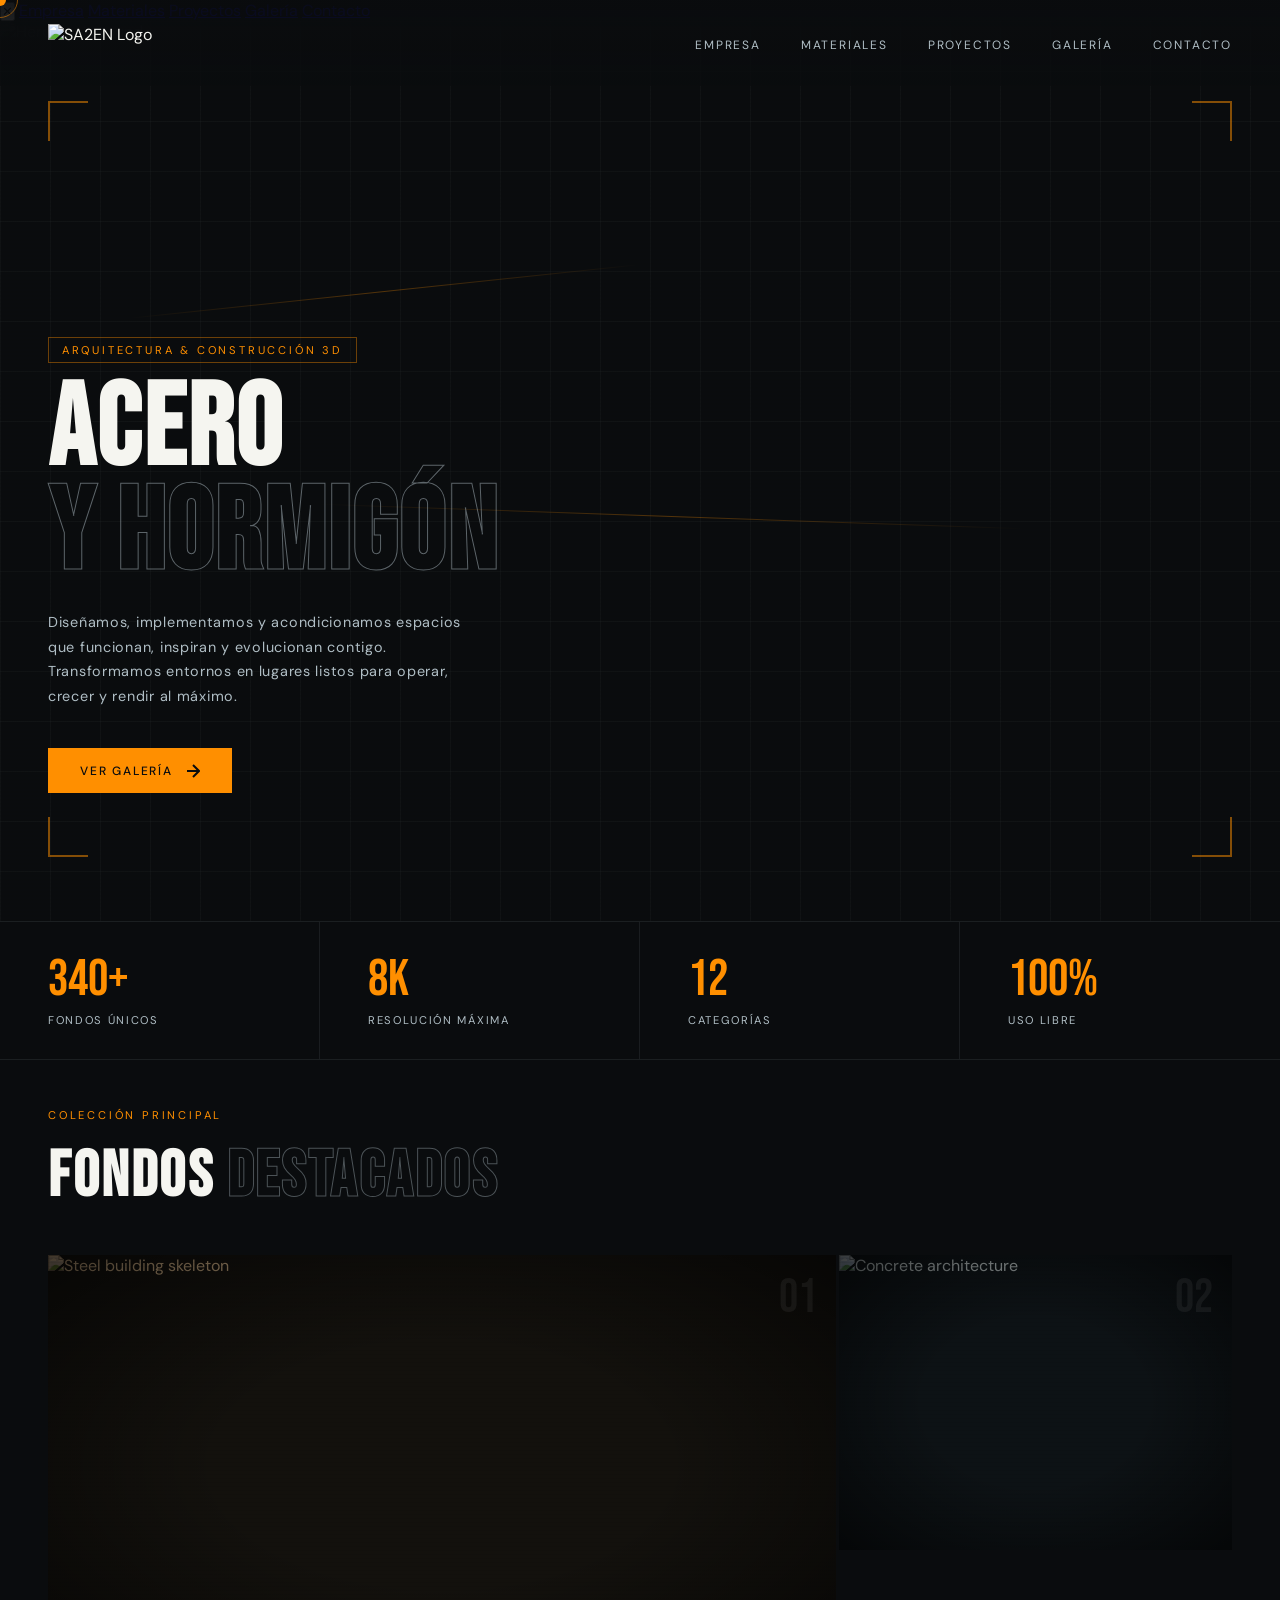
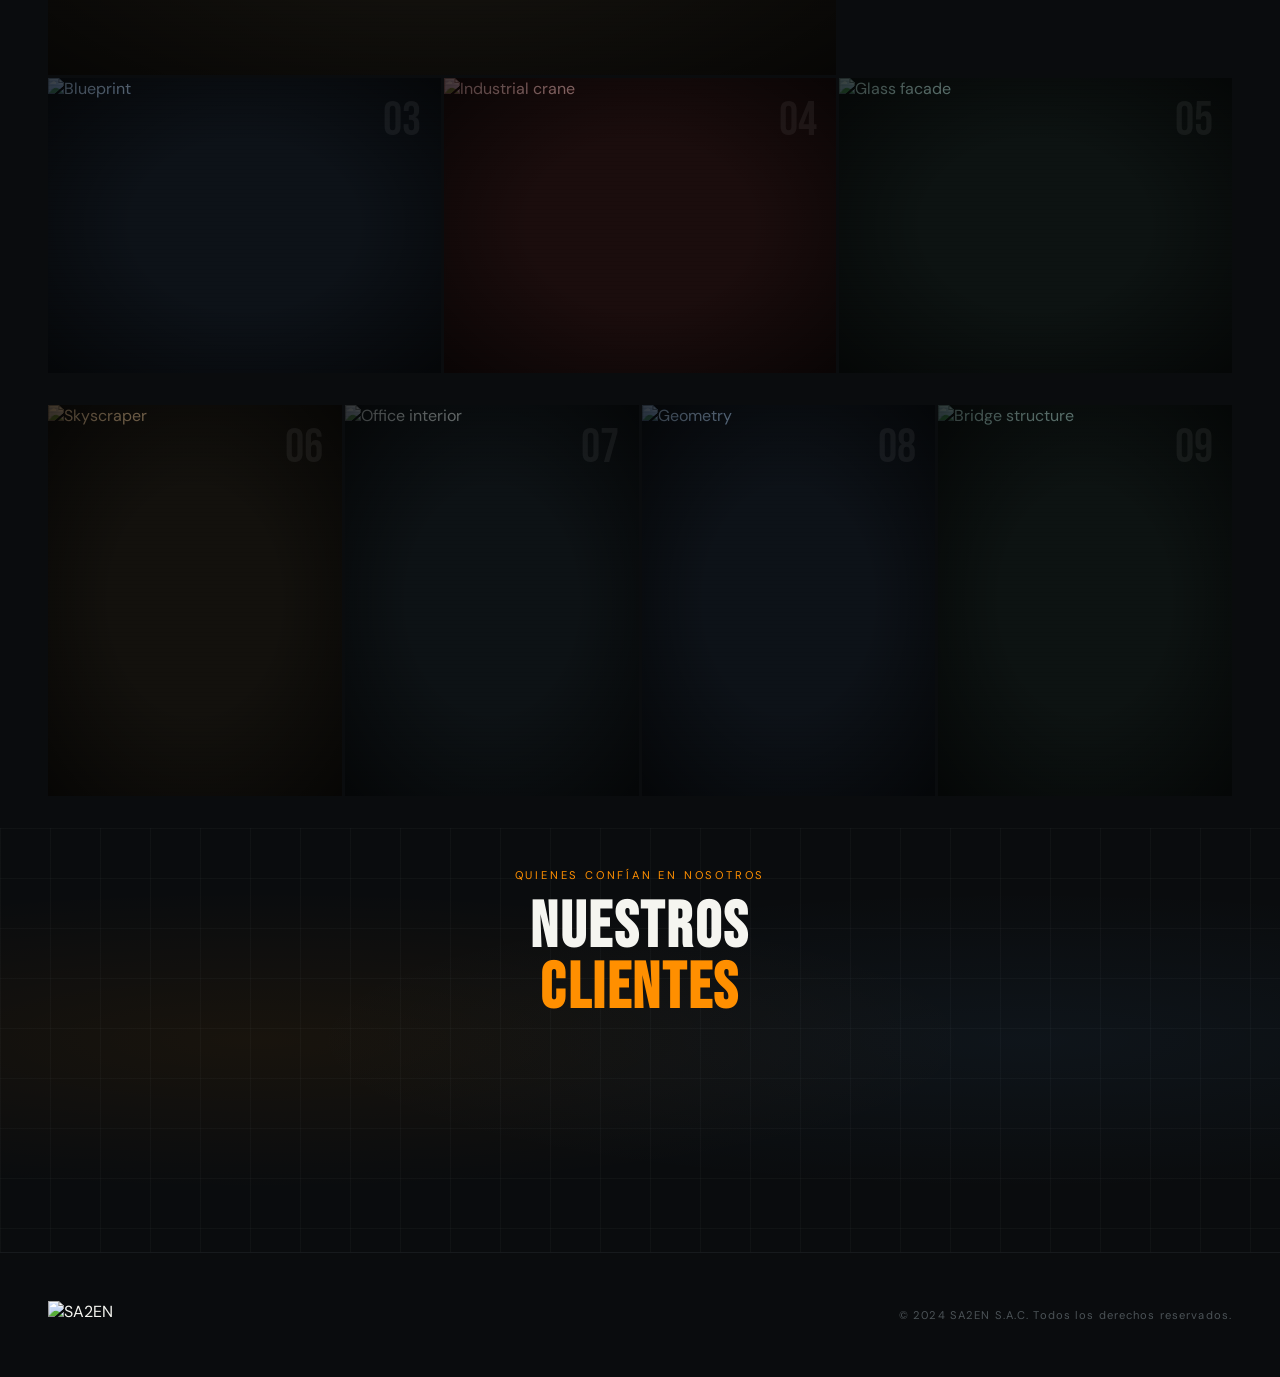
==== commit a2135edf: "Optimizar código: reducir espacios verticales, eliminar duplicados, mejorar eficiencia" ====
--- a/construccion-3d_43.html
+++ b/construccion-3d_43.html
@@ -6,8 +6,8 @@
 
   <!-- SEO Básico -->
   <title>SA2EN S.A.C. | Construcción, Acondicionamiento de Espacios y Mobiliario en Lima, Perú</title>
-  <meta name="description" content="Empresa peruana especializada en construcción integral, acondicionamiento de espacios corporativos y fabricación de mobiliario. Calidad, innovación y compromiso en cada proyecto." />
-  <meta name="keywords" content="construcción Lima, acondicionamiento de espacios, fabricación de mobiliario, construcción corporativa, ingeniería Lima, SA2EN, construcción Perú, remodelación oficinas" />
+  <meta name="description" content="Empresa peruana especializada en construcción integral, acondicionamiento de espacios corporativos y fabricación de mobiliario. Calidad, innovación y compromiso." />
+  <meta name="keywords" content="construcción Lima, acondicionamiento de espacios, fabricación de mobiliario, construcción corporativa, ingeniería Lima, SA2EN, construcción Perú, remodelación" />
   <meta name="author" content="SA2EN S.A.C." />
   <meta name="robots" content="index, follow" />
   <link rel="canonical" href="https://www.sa2en.com" />
@@ -25,318 +25,10 @@
   <meta name="twitter:title" content="SA2EN S.A.C. | Construcción e Ingeniería en Lima" />
   <meta name="twitter:description" content="Empresa peruana especializada en construcción integral, acondicionamiento de espacios corporativos y fabricación de mobiliario." />
 
+  <!-- Fonts -->
+  <link href="https://fonts.googleapis.com/css2?family=Bebas+Neue&family=DM+Sans:wght@300;400;500&display=swap" rel="stylesheet" />
+  
   <!-- Schema.org Empresa Local -->
-  <title>SA2EN S.A.C. | Construcción, Acondicionamiento de Espacios y Mobiliario en Lima, Perú</title>
-  <link href="https://fonts.googleapis.com/css2?family=Bebas+Neue&family=DM+Sans:wght@300;400;500&display=swap" rel="stylesheet" />
-  <style>
-    *, *::before, *::after { margin: 0; padding: 0; box-sizing: border-box; }
-    :root {
-      --steel: #b0bec5;
-      --amber: #ff8f00;
-      --concrete: #37474f;
-      --black: #0a0c0e;
-      --white: #f5f5f0;
-    }
-    html { scroll-behavior: smooth; }
-    body { background: var(--black); color: var(--white); font-family: 'DM Sans', sans-serif; overflow-x: hidden; cursor: none; }
-
-    .cursor { position: fixed; width: 12px; height: 12px; background: var(--amber); border-radius: 50%; pointer-events: none; z-index: 9999; transform: translate(-50%,-50%); transition: transform 0.1s; }
-    .cursor-ring { position: fixed; width: 36px; height: 36px; border: 1px solid rgba(255,143,0,0.5); border-radius: 50%; pointer-events: none; z-index: 9998; transform: translate(-50%,-50%); transition: width 0.2s, height 0.2s; }
-
-    .hamburger {
-      display: none;
-      flex-direction: column;
-      gap: 5px;
-      background: none;
-      border: none;
-      cursor: pointer;
-      padding: 4px;
-      z-index: 101;
-    }
-    .hamburger span { display: block; width: 24px; height: 2px; background: var(--steel); transition: background 0.2s; }
-    .hamburger:hover span { background: var(--amber); }
-
-    nav { position: fixed; top: 0; left: 0; right: 0; z-index: 100; display: flex; align-items: center; justify-content: space-between; padding: 1.5rem 3rem; background: linear-gradient(to bottom, rgba(10,12,14,0.95) 0%, transparent 100%); }
-    .logo { display: flex; align-items: center; } .logo-img { height: 38px; width: auto; object-fit: contain; }
-    
-    nav ul { list-style: none; display: flex; gap: 2.5rem; }
-    nav ul li a { font-size: 0.75rem; letter-spacing: 0.15em; text-transform: uppercase; color: var(--steel); text-decoration: none; transition: color 0.2s; }
-    nav ul li a:hover { color: var(--amber); }
-
-    /* HERO */
-    .hero { position: relative; height: 100vh; display: flex; align-items: flex-end; padding: 0 3rem 14rem; overflow: hidden; }
-    .hero-photo { position: absolute; inset: 0; }
-    .hero-photo img { width: 100%; height: 100%; object-fit: cover; object-position: center; filter: brightness(0.35) saturate(0.7); }
-    .hero-photo::after { content: ''; position: absolute; inset: 0; background: linear-gradient(to right, rgba(10,12,14,0.85) 0%, rgba(10,12,14,0.3) 60%, rgba(10,12,14,0.1) 100%); }
-    .hero-photo::before { content: ''; position: absolute; inset: 0; background: linear-gradient(to top, rgba(10,12,14,0.95) 0%, transparent 50%); z-index: 1; }
-
-    /* Grid overlay */
-    .hero-grid { position: absolute; inset: 0; z-index: 1; background-image: linear-gradient(rgba(176,190,197,0.04) 1px, transparent 1px), linear-gradient(90deg, rgba(176,190,197,0.04) 1px, transparent 1px); background-size: 60px 60px; }
-    /* Scanlines */
-    .scanlines { position: absolute; inset: 0; z-index: 2; background: repeating-linear-gradient(to bottom, transparent, transparent 2px, rgba(0,0,0,0.04) 2px, rgba(0,0,0,0.04) 4px); pointer-events: none; }
-    /* Corner brackets */
-    .bracket { position: absolute; z-index: 3; width: 40px; height: 40px; border-color: rgba(255,143,0,0.5); border-style: solid; }
-    .bracket.tl { top: 5rem; left: 3rem; border-width: 2px 0 0 2px; }
-    .bracket.tr { top: 5rem; right: 3rem; border-width: 2px 2px 0 0; }
-    .bracket.bl { bottom: 4rem; left: 3rem; border-width: 0 0 2px 2px; }
-    .bracket.br { bottom: 4rem; right: 3rem; border-width: 0 2px 2px 0; }
-    /* Beam lines */
-    .beam { position: absolute; z-index: 2; background: linear-gradient(90deg, transparent, rgba(255,143,0,0.3), transparent); height: 1px; animation: beamPulse 4s ease-in-out infinite; }
-    .beam.b1 { width: 40vw; top: 30%; left: 10%; transform: rotate(-6deg); animation-delay: 0s; }
-    .beam.b2 { width: 55vw; top: 55%; left: 25%; transform: rotate(2deg); animation-delay: 1.2s; }
-    @keyframes beamPulse { 0%,100%{opacity:0.3}50%{opacity:1} }
-
-    .hero-content { position: relative; z-index: 4; max-width: 680px; }
-    .tag { display: inline-block; font-size: 0.7rem; letter-spacing: 0.25em; text-transform: uppercase; color: var(--amber); border: 1px solid rgba(255,143,0,0.4); padding: 0.3rem 0.8rem; margin-bottom: 1.5rem; }
-    h1 { font-family: 'Bebas Neue', sans-serif; font-size: clamp(4rem, 9vw, 9rem); line-height: 0.9; letter-spacing: 0.02em; margin-bottom: 1.5rem; }
-    h1 em { font-style: normal; color: transparent; -webkit-text-stroke: 1px rgba(176,190,197,0.5); }
-    .hero-sub { font-size: 0.9rem; color: var(--steel); letter-spacing: 0.05em; line-height: 1.7; max-width: 420px; }
-    .hero-cta { display: inline-flex; align-items: center; gap: 0.8rem; margin-top: 2.5rem; padding: 0.9rem 2rem; background: var(--amber); color: var(--black); font-size: 0.75rem; font-weight: 500; letter-spacing: 0.15em; text-transform: uppercase; text-decoration: none; transition: background 0.2s, gap 0.2s; }
-    .hero-cta:hover { background: #ffab40; gap: 1.2rem; }
-    .hero-cta svg { width: 14px; }
-
-    /* STATS */
-    .stats { display: grid; grid-template-columns: repeat(4, 1fr); border-top: 1px solid rgba(176,190,197,0.1); border-bottom: 1px solid rgba(176,190,197,0.1); }
-    .stat { padding: 3rem; border-right: 1px solid rgba(176,190,197,0.1); }
-    .stat:last-child { border-right: none; }
-    .stat-num { font-family: 'Bebas Neue', sans-serif; font-size: clamp(2.5rem, 4vw, 4rem); color: var(--amber); line-height: 1; }
-    .stat-label { font-size: 0.7rem; letter-spacing: 0.15em; text-transform: uppercase; color: var(--steel); margin-top: 0.5rem; }
-
-    /* GALLERY */
-    .gallery { padding: 5rem 3rem 3rem; }
-    .section-label { font-size: 0.7rem; letter-spacing: 0.25em; text-transform: uppercase; color: var(--amber); margin-bottom: 1rem; }
-    .section-title { font-family: 'Bebas Neue', sans-serif; font-size: clamp(2.5rem, 5vw, 4.5rem); letter-spacing: 0.04em; margin-bottom: 4rem; }
-    .section-title em { font-style: normal; color: transparent; -webkit-text-stroke: 1px rgba(176,190,197,0.4); }
-
-    .grid { display: grid; grid-template-columns: repeat(3, 1fr); gap: 3px; }
-
-    .card { position: relative; overflow: hidden; background: #111; cursor: none; }
-    .card:nth-child(1) { grid-column: span 2; min-height: 420px; }
-    .card:nth-child(2),
-    .card:nth-child(3) { aspect-ratio: 4/3; }
-    .card:nth-child(4),
-    .card:nth-child(5) { aspect-ratio: 4/3; }
-
-    /* Real photo */
-    .card-photo { position: absolute; inset: 0; }
-    .card-photo img { width: 100%; height: 100%; object-fit: cover; object-position: center; filter: brightness(0.65) saturate(0.8); transition: transform 0.7s cubic-bezier(0.4,0,0.2,1), filter 0.5s; }
-    .card:hover .card-photo img { transform: scale(1.07); filter: brightness(0.8) saturate(1); }
-
-    /* Color grade overlay per card */
-    .card-grade { position: absolute; inset: 0; mix-blend-mode: color; opacity: 0.25; transition: opacity 0.4s; }
-    .card:hover .card-grade { opacity: 0.15; }
-    .grade-amber { background: #ff8f00; }
-    .grade-blue  { background: #1565c0; }
-    .grade-steel { background: #546e7a; }
-    .grade-red   { background: #b71c1c; }
-    .grade-teal  { background: #00695c; }
-
-    /* Vignette */
-    .card-vignette { position: absolute; inset: 0; background: radial-gradient(ellipse at center, transparent 40%, rgba(0,0,0,0.65) 100%); }
-
-    /* Scan overlay */
-    .card-scan { position: absolute; inset: 0; background: repeating-linear-gradient(to bottom, transparent, transparent 3px, rgba(0,0,0,0.06) 3px, rgba(0,0,0,0.06) 4px); pointer-events: none; }
-
-    /* Grid overlay on card */
-    .card-grid { position: absolute; inset: 0; background-image: linear-gradient(rgba(255,255,255,0.025) 1px, transparent 1px), linear-gradient(90deg, rgba(255,255,255,0.025) 1px, transparent 1px); background-size: 40px 40px; opacity: 0; transition: opacity 0.4s; }
-    .card:hover .card-grid { opacity: 1; }
-
-    /* Amber line accent */
-    .card-accent { position: absolute; bottom: 0; left: 0; height: 2px; width: 0; background: var(--amber); transition: width 0.5s cubic-bezier(0.4,0,0.2,1); }
-    .card:hover .card-accent { width: 100%; }
-
-    /* Corner bracket on hover */
-    .card-corner { position: absolute; top: 1rem; left: 1rem; width: 24px; height: 24px; border-top: 2px solid rgba(255,143,0,0); border-left: 2px solid rgba(255,143,0,0); transition: border-color 0.3s; }
-    .card:hover .card-corner { border-color: rgba(255,143,0,0.8); }
-
-    /* Card info */
-    .card-info { position: absolute; bottom: 0; left: 0; right: 0; padding: 2rem 1.5rem 1.5rem; background: linear-gradient(to top, rgba(10,12,14,0.92) 0%, transparent 100%); transform: translateY(8px); opacity: 0; transition: transform 0.4s, opacity 0.4s; }
-    .card:hover .card-info { transform: translateY(0); opacity: 1; }
-    .card-info h3 { font-family: 'Bebas Neue', sans-serif; font-size: 1.5rem; letter-spacing: 0.08em; color: var(--white); }
-    .card-info p { font-size: 0.68rem; color: var(--steel); letter-spacing: 0.12em; text-transform: uppercase; margin-top: 0.3rem; }
-    .card-num { position: absolute; top: 1.2rem; right: 1.2rem; font-family: 'Bebas Neue', sans-serif; font-size: 3rem; color: rgba(255,255,255,0.06); line-height: 1; }
-
-    /* AMBIENT */
-    .ambient { position: relative; padding: 4rem 3rem; overflow: hidden; }
-    .ambient-bg { position: absolute; inset: 0; background: radial-gradient(ellipse at 20% 50%, rgba(255,143,0,0.06) 0%, transparent 50%), radial-gradient(ellipse at 80% 50%, rgba(100,180,255,0.05) 0%, transparent 50%), var(--black); }
-    .ambient-grid { position: absolute; inset: 0; background-image: linear-gradient(rgba(176,190,197,0.04) 1px, transparent 1px), linear-gradient(90deg, rgba(176,190,197,0.04) 1px, transparent 1px); background-size: 80px 80px; }
-    .ambient-content { position: relative; z-index: 2; display: grid; grid-template-columns: 1fr 1fr; gap: 4rem; align-items: center; justify-items: center; }
-    .ambient-text h2 { font-family: 'Bebas Neue', sans-serif; font-size: clamp(3rem, 5vw, 5rem); letter-spacing: 0.04em; line-height: 0.95; margin-bottom: 2rem; }
-    .ambient-text h2 em { font-style: normal; color: var(--amber); }
-    .ambient-text p { color: var(--steel); font-size: 0.9rem; line-height: 1.8; max-width: 380px; }
-
-    /* Rotating cube */
-    .cube-display { position: relative; height: 320px; display: flex; align-items: center; justify-content: center; perspective: 600px; }
-    .cube-3d { width: 160px; height: 160px; transform-style: preserve-3d; animation: spinCube 12s linear infinite; }
-    @keyframes spinCube { from{transform:rotateX(20deg) rotateY(0deg)} to{transform:rotateX(20deg) rotateY(360deg)} }
-    .face-3d { position: absolute; width: 160px; height: 160px; border: 1px solid rgba(255,143,0,0.3); display: flex; align-items: center; justify-content: center; font-family: 'Bebas Neue', sans-serif; font-size: 0.9rem; letter-spacing: 0.2em; color: rgba(255,143,0,0.6); }
-    .face-3d.f  { background: rgba(255,143,0,0.04); transform: translateZ(80px); }
-    .face-3d.b  { background: rgba(176,190,197,0.02); transform: translateZ(-80px) rotateY(180deg); }
-    .face-3d.l  { background: rgba(255,143,0,0.02); transform: rotateY(-90deg) translateZ(80px); }
-    .face-3d.r  { background: rgba(176,190,197,0.03); transform: rotateY(90deg) translateZ(80px); }
-    .face-3d.t  { background: rgba(255,143,0,0.03); transform: rotateX(90deg) translateZ(80px); }
-    .face-3d.bo { background: rgba(176,190,197,0.01); transform: rotateX(-90deg) translateZ(80px); }
-
-    /* SECOND GALLERY ROW */
-    .gallery2 { padding: 0 3rem 3rem; }
-    .grid2 { display: grid; grid-template-columns: repeat(4, 1fr); gap: 3px; }
-    .card2 { position: relative; aspect-ratio: 3/4; overflow: hidden; background: #111; cursor: none; }
-    .card2 .card-photo img { width: 100%; height: 100%; object-fit: cover; filter: brightness(0.6) saturate(0.75); transition: transform 0.7s, filter 0.5s; }
-    .card2:hover .card-photo img { transform: scale(1.08); filter: brightness(0.85) saturate(1.1); }
-    .card2 .card-info { opacity: 0; transform: translateY(8px); transition: opacity 0.4s, transform 0.4s; }
-    .card2:hover .card-info { opacity: 1; transform: translateY(0); }
-    .card2 .card-accent { transition: width 0.5s; }
-    .card2:hover .card-accent { width: 100%; }
-
-    footer { padding: 3rem; display: flex; align-items: center; justify-content: space-between; border-top: 1px solid rgba(176,190,197,0.08); }
-    footer .logo-img { height: 28px; }
-    footer p { font-size: 0.7rem; color: rgba(176,190,197,0.4); letter-spacing: 0.1em; }
-
-    @keyframes fadeUp { from{opacity:0;transform:translateY(30px)} to{opacity:1;transform:translateY(0)} }
-    .hero-content > * { animation: fadeUp 0.8s ease both; }
-    .hero-content .tag     { animation-delay: 0.1s; }
-    .hero-content h1       { animation-delay: 0.25s; }
-    .hero-content .hero-sub{ animation-delay: 0.4s; }
-    .hero-content .hero-cta{ animation-delay: 0.55s; }
-
-    .ambient-header { position: relative; z-index: 2; text-align: center; margin-bottom: 3rem; }
-    .ambient-header h2 { font-family: 'Bebas Neue', sans-serif; font-size: clamp(3rem, 5vw, 5rem); letter-spacing: 0.04em; line-height: 0.95; }
-    .ambient-header h2 em { font-style: normal; color: var(--amber); }
-    .ambient-carousel-wrap { position: relative; z-index: 2; display: flex; justify-content: center; align-items: center; }
-    .carousel-display { display: flex; flex-direction: column; align-items: center; justify-content: center; gap: 1.2rem; }
-    .carousel-scene { perspective: 900px; width: 280px; height: 160px; }
-    .carousel-3d { width: 280px; height: 160px; position: relative; transform-style: preserve-3d; animation: spinCar 40s linear infinite; }
-    .carousel-3d.paused { animation-play-state: paused; }
-    @keyframes spinCar { from { transform: rotateY(0deg); } to { transform: rotateY(360deg); } }    .car-slide {
-      position: absolute; width: 260px; height: 140px;
-      left: 10px; top: 10px;
-      border-radius: 6px;
-      border: 1px solid rgba(255,143,0,0.2);
-      background: rgba(255,255,255,0.06);
-      display: flex; align-items: center; justify-content: center;
-      overflow: hidden;
-      backface-visibility: hidden;
-      padding: 8px;
-    }
-    .car-slide img { max-width: 92%; max-height: 88%; object-fit: contain; filter: brightness(1.1) contrast(1.05); }
-    .car-placeholder { font-family: 'Bebas Neue', sans-serif; font-size: 0.85rem; letter-spacing: 0.2em; color: rgba(255,143,0,0.4); text-align: center; padding: 1rem; }
-    .carousel-controls { display: flex; gap: 1rem; align-items: center; }
-    .car-btn { background: rgba(255,143,0,0.1); border: 1px solid rgba(255,143,0,0.3); color: #ff8f00; width: 36px; height: 36px; border-radius: 50%; cursor: pointer; font-size: 14px; display: flex; align-items: center; justify-content: center; transition: background 0.2s; }
-    .car-btn:hover { background: rgba(255,143,0,0.25); }
-
-    /* ── TABLET (max 1024px) ── */
-    @media (max-width: 1024px) {
-      nav { padding: 1.2rem 2rem; }
-      nav ul { gap: 1.5rem; }
-      .hero { padding: 0 2rem 10rem; }
-      .bracket.tr { right: 2rem; }
-      .bracket.br { right: 2rem; }
-      .stats { grid-template-columns: repeat(2, 1fr); }
-      .stat:nth-child(2) { border-right: none; }
-      .stat:nth-child(3) { border-top: 1px solid rgba(176,190,197,0.1); }
-      .gallery { padding: 3.5rem 2rem 2rem; }
-      .gallery2 { padding: 0 2rem 2rem; }
-      .grid { grid-template-columns: repeat(2, 1fr); }
-      .card:nth-child(1) { grid-column: span 2; min-height: 340px; }
-      .grid2 { grid-template-columns: repeat(2, 1fr); }
-      .ambient { padding: 3rem 2rem; }
-      .ambient-content { gap: 2.5rem; }
-      footer { padding: 2rem; }
-    }
-
-    /* ── MÓVIL (max 768px) ── */
-    @media (max-width: 768px) {
-      body { cursor: auto; }
-      .cursor, .cursor-ring { display: none; }
-
-      nav { padding: 1rem 1.2rem; }
-      nav ul { display: none; }
-      .logo { font-size: 1.3rem; }
-
-      /* Hamburger — se controla con JS */
-      .hamburger { display: flex; }
-
-      /* Menú desplegable móvil */
-      .mobile-menu {
-        position: fixed;
-        top: 0; left: 0; right: 0; bottom: 0;
-        z-index: 200;
-        background: rgba(10,12,14,0.98);
-        backdrop-filter: blur(12px);
-        display: flex;
-        flex-direction: column;
-        align-items: center;
-        justify-content: center;
-        gap: 2.5rem;
-        transform: translateX(100%);
-        transition: transform 0.4s cubic-bezier(0.4,0,0.2,1);
-      }
-      .mobile-menu.open { transform: translateX(0); }
-      .mobile-menu a {
-        font-family: 'Bebas Neue', sans-serif;
-        font-size: 2.8rem;
-        letter-spacing: 0.15em;
-        color: var(--steel);
-        text-decoration: none;
-        transition: color 0.2s;
-      }
-      .mobile-menu a:hover { color: var(--amber); }
-      .mobile-menu-close {
-        position: absolute;
-        top: 1.2rem; right: 1.2rem;
-        background: none; border: none;
-        color: var(--steel); font-size: 1.8rem;
-        cursor: pointer; padding: 0.5rem;
-      }
-
-      .hero { padding: 0 1.2rem 10rem; min-height: 100svh; }
-      .bracket { width: 24px; height: 24px; }
-      .bracket.tl, .bracket.bl { left: 1.2rem; }
-      .bracket.tr, .bracket.br { right: 1.2rem; }
-      .bracket.tl, .bracket.tr { top: 4rem; }
-
-      h1 { font-size: clamp(3rem, 14vw, 5rem); margin-bottom: 1rem; }
-      .hero-sub { font-size: 0.82rem; }
-      .hero-cta { padding: 0.8rem 1.5rem; font-size: 0.7rem; margin-top: 1.8rem; }
-
-      .stats { grid-template-columns: repeat(2, 1fr); }
-      .stat { padding: 1.5rem; }
-      .stat:nth-child(2) { border-right: none; }
-      .stat:nth-child(3) { border-top: 1px solid rgba(176,190,197,0.1); }
-      .stat-num { font-size: 2.2rem; }
-
-      .gallery { padding: 2.5rem 1.2rem 1.5rem; }
-      .section-title { margin-bottom: 2rem; }
-      .grid { grid-template-columns: 1fr; gap: 3px; }
-      .card:nth-child(1) { grid-column: span 1; min-height: 260px; }
-      .card:nth-child(2),
-      .card:nth-child(3),
-      .card:nth-child(4),
-      .card:nth-child(5) { aspect-ratio: 16/9; }
-
-      /* En móvil mostrar info siempre visible */
-      .card-info { opacity: 1; transform: translateY(0); }
-
-      .ambient { padding: 2.5rem 1.2rem; }
-      .ambient-content { grid-template-columns: 1fr; gap: 2rem; }
-      .carousel-scene { width: 240px; height: 140px; } .carousel-3d { width: 240px; height: 140px; }
-
-      .gallery2 { padding: 0 1.2rem 2rem; }
-      .grid2 { grid-template-columns: repeat(2, 1fr); }
-      .card2 { aspect-ratio: 4/5; }
-      .card2 .card-info { opacity: 1; transform: translateY(0); }
-
-      footer { padding: 1.5rem 1.2rem; flex-direction: column; gap: 0.8rem; text-align: center; }
-    }
-
-    /* ── MÓVIL PEQUEÑO (max 420px) ── */
-    @media (max-width: 420px) {
-      h1 { font-size: clamp(2.8rem, 16vw, 4rem); }
-      .grid2 { grid-template-columns: 1fr; }
-      .card2 { aspect-ratio: 16/9; }
-      .stats { grid-template-columns: repeat(2, 1fr); }
-    }
-  </style>
   <script type="application/ld+json">
   {
     "@context": "https://schema.org",
@@ -356,6 +48,329 @@
     "serviceType": ["Construcción", "Acondicionamiento de espacios", "Fabricación de mobiliario"]
   }
   </script>
+
+  <style>
+    *, *::before, *::after { margin: 0; padding: 0; box-sizing: border-box; }
+    :root {
+      --steel: #b0bec5;
+      --amber: #ff8f00;
+      --concrete: #37474f;
+      --black: #0a0c0e;
+      --white: #f5f5f0;
+    }
+    html { scroll-behavior: smooth; }
+    body { background: var(--black); color: var(--white); font-family: 'DM Sans', sans-serif; overflow-x: hidden; cursor: none; }
+
+    .cursor { position: fixed; width: 12px; height: 12px; background: var(--amber); border-radius: 50%; pointer-events: none; z-index: 9999; transform: translate(-50%,-50%); transition: transform 0.1s; }
+    .cursor-ring { position: fixed; width: 36px; height: 36px; border: 1px solid rgba(255,143,0,0.5); border-radius: 50%; pointer-events: none; z-index: 9998; transform: translate(-50%,-50%); transition: transform 0.1s; }
+
+    .hamburger { display: none; flex-direction: column; gap: 5px; background: none; border: none; cursor: pointer; padding: 4px; z-index: 101; }
+    .hamburger span { display: block; width: 24px; height: 2px; background: var(--steel); transition: background 0.2s; }
+    .hamburger:hover span { background: var(--amber); }
+
+    nav { position: fixed; top: 0; left: 0; right: 0; z-index: 100; display: flex; align-items: center; justify-content: space-between; padding: 1.5rem 3rem; background: linear-gradient(to bottom, rgba(10,12,14,0.95) 0%, rgba(10,12,14,0.8) 100%); }
+    .logo { display: flex; align-items: center; }
+    .logo-img { height: 38px; width: auto; object-fit: contain; }
+    
+    nav ul { list-style: none; display: flex; gap: 2.5rem; }
+    nav ul li a { font-size: 0.75rem; letter-spacing: 0.15em; text-transform: uppercase; color: var(--steel); text-decoration: none; transition: color 0.2s; }
+    nav ul li a:hover { color: var(--amber); }
+
+    /* HERO */
+    .hero { position: relative; height: 100vh; display: flex; align-items: flex-end; padding: 0 3rem 8rem; overflow: hidden; }
+    .hero-photo { position: absolute; inset: 0; }
+    .hero-photo img { width: 100%; height: 100%; object-fit: cover; object-position: center; filter: brightness(0.35) saturate(0.7); }
+    .hero-photo::after { content: ''; position: absolute; inset: 0; background: linear-gradient(to right, rgba(10,12,14,0.85) 0%, rgba(10,12,14,0.3) 60%, rgba(10,12,14,0.1) 100%); }
+    .hero-photo::before { content: ''; position: absolute; inset: 0; background: linear-gradient(to top, rgba(10,12,14,0.95) 0%, transparent 50%); z-index: 1; }
+
+    /* Grid overlay */
+    .hero-grid { position: absolute; inset: 0; z-index: 1; background-image: linear-gradient(rgba(176,190,197,0.04) 1px, transparent 1px), linear-gradient(90deg, rgba(176,190,197,0.04) 1px, transparent 1px); background-size: 50px 50px; }
+    /* Scanlines */
+    .scanlines { position: absolute; inset: 0; z-index: 2; background: repeating-linear-gradient(to bottom, transparent, transparent 2px, rgba(0,0,0,0.04) 2px, rgba(0,0,0,0.04) 4px); pointer-events: none; }
+    /* Corner brackets */
+    .bracket { position: absolute; z-index: 3; width: 40px; height: 40px; border-color: rgba(255,143,0,0.5); border-style: solid; }
+    .bracket.tl { top: 5rem; left: 3rem; border-width: 2px 0 0 2px; }
+    .bracket.tr { top: 5rem; right: 3rem; border-width: 2px 2px 0 0; }
+    .bracket.bl { bottom: 4rem; left: 3rem; border-width: 0 0 2px 2px; }
+    .bracket.br { bottom: 4rem; right: 3rem; border-width: 0 2px 2px 0; }
+    /* Beam lines */
+    .beam { position: absolute; z-index: 2; background: linear-gradient(90deg, transparent, rgba(255,143,0,0.3), transparent); height: 1px; animation: beamPulse 4s ease-in-out infinite; }
+    .beam.b1 { width: 40vw; top: 30%; left: 10%; transform: rotate(-6deg); animation-delay: 0s; }
+    .beam.b2 { width: 55vw; top: 55%; left: 25%; transform: rotate(2deg); animation-delay: 1.2s; }
+    @keyframes beamPulse { 0%,100%{opacity:0.3}50%{opacity:1} }
+
+    .hero-content { position: relative; z-index: 4; max-width: 680px; }
+    .tag { display: inline-block; font-size: 0.7rem; letter-spacing: 0.25em; text-transform: uppercase; color: var(--amber); border: 1px solid rgba(255,143,0,0.4); padding: 0.3rem 0.8rem; margin-bottom: 1rem; }
+    h1 { font-family: 'Bebas Neue', sans-serif; font-size: clamp(4rem, 9vw, 9rem); line-height: 0.9; letter-spacing: 0.02em; margin-bottom: 1.5rem; }
+    h1 em { font-style: normal; color: transparent; -webkit-text-stroke: 1px rgba(176,190,197,0.5); }
+    .hero-sub { font-size: 0.9rem; color: var(--steel); letter-spacing: 0.05em; line-height: 1.7; max-width: 420px; }
+    .hero-cta { display: inline-flex; align-items: center; gap: 0.8rem; margin-top: 2.5rem; padding: 0.9rem 2rem; background: var(--amber); color: var(--black); font-size: 0.75rem; font-weight: 500; letter-spacing: 0.15em; text-transform: uppercase; text-decoration: none; border: none; cursor: pointer; transition: background 0.2s, gap 0.2s; }
+    .hero-cta:hover { background: #ffab40; gap: 1.2rem; }
+    .hero-cta svg { width: 14px; }
+
+    /* STATS */
+    .stats { display: grid; grid-template-columns: repeat(4, 1fr); border-top: 1px solid rgba(176,190,197,0.1); border-bottom: 1px solid rgba(176,190,197,0.1); }
+    .stat { padding: 2rem 3rem; border-right: 1px solid rgba(176,190,197,0.1); }
+    .stat:last-child { border-right: none; }
+    .stat-num { font-family: 'Bebas Neue', sans-serif; font-size: clamp(2.5rem, 4vw, 4rem); color: var(--amber); line-height: 1; }
+    .stat-label { font-size: 0.7rem; letter-spacing: 0.15em; text-transform: uppercase; color: var(--steel); margin-top: 0.5rem; }
+
+    /* GALLERY */
+    .gallery { padding: 3rem 3rem 2rem; }
+    .section-label { font-size: 0.7rem; letter-spacing: 0.25em; text-transform: uppercase; color: var(--amber); margin-bottom: 1rem; }
+    .section-title { font-family: 'Bebas Neue', sans-serif; font-size: clamp(2.5rem, 5vw, 4.5rem); letter-spacing: 0.04em; margin-bottom: 2.5rem; }
+    .section-title em { font-style: normal; color: transparent; -webkit-text-stroke: 1px rgba(176,190,197,0.4); }
+
+    .grid { display: grid; grid-template-columns: repeat(3, 1fr); gap: 3px; }
+
+    .card { position: relative; overflow: hidden; background: #111; cursor: none; }
+    .card:nth-child(1) { grid-column: span 2; min-height: 420px; }
+    .card:nth-child(2), .card:nth-child(3) { aspect-ratio: 4/3; }
+    .card:nth-child(4), .card:nth-child(5) { aspect-ratio: 4/3; }
+
+    /* Real photo */
+    .card-photo { position: absolute; inset: 0; }
+    .card-photo img { width: 100%; height: 100%; object-fit: cover; object-position: center; filter: brightness(0.65) saturate(0.8); transition: transform 0.7s cubic-bezier(0.4,0,0.2,1), filter 0.5s; }
+    .card:hover .card-photo img { transform: scale(1.07); filter: brightness(0.8) saturate(1); }
+
+    /* Color grade overlay per card */
+    .card-grade { position: absolute; inset: 0; mix-blend-mode: color; opacity: 0.25; transition: opacity 0.4s; }
+    .card:hover .card-grade { opacity: 0.15; }
+    .grade-amber { background: #ff8f00; }
+    .grade-blue { background: #1565c0; }
+    .grade-steel { background: #546e7a; }
+    .grade-red { background: #b71c1c; }
+    .grade-teal { background: #00695c; }
+
+    /* Vignette */
+    .card-vignette { position: absolute; inset: 0; background: radial-gradient(ellipse at center, transparent 40%, rgba(0,0,0,0.65) 100%); }
+
+    /* Scan overlay */
+    .card-scan { position: absolute; inset: 0; background: repeating-linear-gradient(to bottom, transparent, transparent 3px, rgba(0,0,0,0.06) 3px, rgba(0,0,0,0.06) 4px); pointer-events: none; }
+
+    /* Grid overlay on card */
+    .card-grid { position: absolute; inset: 0; background-image: linear-gradient(rgba(255,255,255,0.025) 1px, transparent 1px), linear-gradient(90deg, rgba(255,255,255,0.025) 1px, transparent 1px); background-size: 20px 20px; opacity: 0; transition: opacity 0.4s; }
+    .card:hover .card-grid { opacity: 1; }
+
+    /* Amber line accent */
+    .card-accent { position: absolute; bottom: 0; left: 0; height: 2px; width: 0; background: var(--amber); transition: width 0.5s cubic-bezier(0.4,0,0.2,1); }
+    .card:hover .card-accent { width: 100%; }
+
+    /* Corner bracket on hover */
+    .card-corner { position: absolute; top: 1rem; left: 1rem; width: 24px; height: 24px; border-top: 2px solid rgba(255,143,0,0); border-left: 2px solid rgba(255,143,0,0); transition: border-color 0.3s; }
+    .card:hover .card-corner { border-color: rgba(255,143,0,0.8); }
+
+    /* Card info */
+    .card-info { position: absolute; bottom: 0; left: 0; right: 0; padding: 2rem 1.5rem 1.5rem; background: linear-gradient(to top, rgba(10,12,14,0.92) 0%, transparent 100%); transform: translateY(8px); opacity: 0; transition: transform 0.4s, opacity 0.4s; }
+    .card:hover .card-info { transform: translateY(0); opacity: 1; }
+    .card-info h3 { font-family: 'Bebas Neue', sans-serif; font-size: 1.5rem; letter-spacing: 0.08em; color: var(--white); }
+    .card-info p { font-size: 0.68rem; color: var(--steel); letter-spacing: 0.12em; text-transform: uppercase; margin-top: 0.3rem; }
+    .card-num { position: absolute; top: 1.2rem; right: 1.2rem; font-family: 'Bebas Neue', sans-serif; font-size: 3rem; color: rgba(255,255,255,0.06); line-height: 1; }
+
+    /* AMBIENT */
+    .ambient { position: relative; padding: 2.5rem 3rem; overflow: hidden; }
+    .ambient-bg { position: absolute; inset: 0; background: radial-gradient(ellipse at 20% 50%, rgba(255,143,0,0.06) 0%, transparent 50%), radial-gradient(ellipse at 80% 50%, rgba(100,180,255,0.05) 0%, transparent 50%); }
+    .ambient-grid { position: absolute; inset: 0; background-image: linear-gradient(rgba(176,190,197,0.04) 1px, transparent 1px), linear-gradient(90deg, rgba(176,190,197,0.04) 1px, transparent 1px); background-size: 50px 50px; }
+    .ambient-content { position: relative; z-index: 2; display: grid; grid-template-columns: 1fr 1fr; gap: 4rem; align-items: center; justify-items: center; }
+    .ambient-text h2 { font-family: 'Bebas Neue', sans-serif; font-size: clamp(3rem, 5vw, 5rem); letter-spacing: 0.04em; line-height: 0.95; margin-bottom: 2rem; }
+    .ambient-text h2 em { font-style: normal; color: var(--amber); }
+    .ambient-text p { color: var(--steel); font-size: 0.9rem; line-height: 1.8; max-width: 380px; }
+
+    /* Rotating cube */
+    .cube-display { position: relative; height: 320px; display: flex; align-items: center; justify-content: center; perspective: 600px; }
+    .cube-3d { width: 160px; height: 160px; transform-style: preserve-3d; animation: spinCube 12s linear infinite; }
+    @keyframes spinCube { from{transform:rotateX(20deg) rotateY(0deg)} to{transform:rotateX(20deg) rotateY(360deg)} }
+    .face-3d { position: absolute; width: 160px; height: 160px; border: 1px solid rgba(255,143,0,0.3); display: flex; align-items: center; justify-content: center; font-family: 'Bebas Neue', sans-serif; font-size: 0.9rem; color: rgba(255,143,0,0.6); }
+    .face-3d.f { background: rgba(255,143,0,0.04); transform: translateZ(80px); }
+    .face-3d.b { background: rgba(176,190,197,0.02); transform: translateZ(-80px) rotateY(180deg); }
+    .face-3d.l { background: rgba(255,143,0,0.02); transform: rotateY(-90deg) translateZ(80px); }
+    .face-3d.r { background: rgba(176,190,197,0.03); transform: rotateY(90deg) translateZ(80px); }
+    .face-3d.t { background: rgba(255,143,0,0.03); transform: rotateX(90deg) translateZ(80px); }
+    .face-3d.bo { background: rgba(176,190,197,0.01); transform: rotateX(-90deg) translateZ(80px); }
+
+    /* SECOND GALLERY ROW */
+    .gallery2 { padding: 0 3rem 2rem; }
+    .grid2 { display: grid; grid-template-columns: repeat(4, 1fr); gap: 3px; }
+    .card2 { position: relative; aspect-ratio: 3/4; overflow: hidden; background: #111; cursor: none; }
+    .card2 .card-photo img { width: 100%; height: 100%; object-fit: cover; filter: brightness(0.6) saturate(0.75); transition: transform 0.7s, filter 0.5s; }
+    .card2:hover .card-photo img { transform: scale(1.08); filter: brightness(0.85) saturate(1.1); }
+    .card2 .card-info { opacity: 0; transform: translateY(8px); transition: opacity 0.4s, transform 0.4s; }
+    .card2:hover .card-info { opacity: 1; transform: translateY(0); }
+    .card2 .card-accent { transition: width 0.5s; }
+    .card2:hover .card-accent { width: 100%; }
+
+    footer { padding: 3rem; display: flex; align-items: center; justify-content: space-between; border-top: 1px solid rgba(176,190,197,0.08); }
+    footer .logo-img { height: 28px; }
+    footer p { font-size: 0.7rem; color: rgba(176,190,197,0.4); letter-spacing: 0.1em; }
+
+    @keyframes fadeUp { from{opacity:0;transform:translateY(30px)} to{opacity:1;transform:translateY(0)} }
+    .hero-content > * { animation: fadeUp 0.8s ease both; }
+    .hero-content .tag { animation-delay: 0.1s; }
+    .hero-content h1 { animation-delay: 0.25s; }
+    .hero-content .hero-sub { animation-delay: 0.4s; }
+    .hero-content .hero-cta { animation-delay: 0.55s; }
+
+    .ambient-header { position: relative; z-index: 2; text-align: center; margin-bottom: 2rem; }
+    .ambient-header h2 { font-family: 'Bebas Neue', sans-serif; font-size: clamp(3rem, 5vw, 5rem); letter-spacing: 0.04em; line-height: 0.95; }
+    .ambient-header h2 em { font-style: normal; color: var(--amber); }
+    .ambient-carousel-wrap { position: relative; z-index: 2; display: flex; justify-content: center; align-items: center; }
+    .carousel-display { display: flex; flex-direction: column; align-items: center; justify-content: center; gap: 1.2rem; }
+    .carousel-scene { perspective: 900px; width: 280px; height: 160px; }
+    .carousel-3d { width: 280px; height: 160px; position: relative; transform-style: preserve-3d; animation: spinCar 40s linear infinite; }
+    .carousel-3d.paused { animation-play-state: paused; }
+    @keyframes spinCar { from { transform: rotateY(0deg); } to { transform: rotateY(360deg); } }
+    
+    .car-slide { position: absolute; width: 260px; height: 140px; left: 10px; top: 10px; border-radius: 6px; border: 1px solid rgba(255,143,0,0.2); background: rgba(255,255,255,0.06); display: flex; align-items: center; justify-content: center; overflow: hidden; backface-visibility: hidden; padding: 8px; }
+    .car-slide img { max-width: 92%; max-height: 88%; object-fit: contain; filter: brightness(1.1) contrast(1.05); }
+    .car-placeholder { font-family: 'Bebas Neue', sans-serif; font-size: 0.85rem; letter-spacing: 0.2em; color: rgba(255,143,0,0.4); text-align: center; padding: 1rem; }
+    .carousel-controls { display: flex; gap: 1rem; align-items: center; }
+    .car-btn { background: rgba(255,143,0,0.1); border: 1px solid rgba(255,143,0,0.3); color: #ff8f00; width: 36px; height: 36px; border-radius: 50%; cursor: pointer; font-size: 14px; display: flex; align-items: center; justify-content: center; transition: background 0.2s; }
+    .car-btn:hover { background: rgba(255,143,0,0.25); }
+
+    /* MODAL */
+    .modal-overlay { position: fixed; inset: 0; z-index: 999; background: rgba(0,0,0,0); backdrop-filter: blur(0px); display: flex; align-items: center; justify-content: center; padding: 1.5rem; pointer-events: none; transition: background 0.4s, backdrop-filter 0.4s; }
+    .modal-overlay.active { background: rgba(0,0,0,0.75); backdrop-filter: blur(8px); pointer-events: all; }
+    .modal { position: relative; width: 100%; max-width: 860px; display: grid; grid-template-columns: 1fr 1.2fr; background: #0e1318; border: 1px solid rgba(176,190,197,0.12); overflow: hidden; transform: translateY(40px) scale(0.97); opacity: 0; transition: transform 0.45s cubic-bezier(0.4,0,0.2,1), opacity 0.45s; }
+    .modal-overlay.active .modal { transform: translateY(0) scale(1); opacity: 1; }
+
+    .modal-left { padding: 3.5rem 3rem; background: linear-gradient(160deg, rgba(255,143,0,0.07) 0%, transparent 60%), #0a0f14; border-right: 1px solid rgba(176,190,197,0.08); display: flex; flex-direction: column; justify-content: center; }
+    .modal-tag { font-size: 0.65rem; letter-spacing: 0.3em; text-transform: uppercase; color: var(--amber); margin-bottom: 1rem; }
+    .modal-title { font-family: 'Bebas Neue', sans-serif; font-size: clamp(2.5rem, 4vw, 3.8rem); letter-spacing: 0.04em; line-height: 0.9; color: var(--white); margin-bottom: 1.5rem; }
+    .modal-sub { font-size: 0.85rem; color: var(--steel); line-height: 1.75; margin-bottom: 2.5rem; }
+    .modal-info { display: flex; flex-direction: column; gap: 1rem; }
+    .modal-info-item { display: flex; align-items: center; gap: 0.8rem; font-size: 0.8rem; color: var(--steel); }
+    .modal-info-item svg { width: 18px; color: var(--amber); flex-shrink: 0; }
+
+    .modal-right { padding: 3.5rem 3rem; display: flex; flex-direction: column; gap: 1.4rem; }
+    .form-group { display: flex; flex-direction: column; gap: 0.5rem; }
+    .form-group label { font-size: 0.68rem; letter-spacing: 0.15em; text-transform: uppercase; color: var(--steel); }
+    .form-group input, .form-group textarea { background: rgba(255,255,255,0.04); border: 1px solid rgba(176,190,197,0.12); color: var(--white); font-family: 'DM Sans', sans-serif; font-size: 0.88rem; padding: 0.85rem 1rem; outline: none; transition: border-color 0.3s, background 0.3s; resize: none; }
+    .form-group input::placeholder, .form-group textarea::placeholder { color: rgba(176,190,197,0.3); }
+    .form-group input:focus, .form-group textarea:focus { border-color: rgba(255,143,0,0.5); background: rgba(255,143,0,0.03); }
+    .form-submit { display: inline-flex; align-items: center; gap: 0.8rem; padding: 1rem 2rem; background: var(--amber); color: var(--black); border: none; cursor: pointer; font-family: 'DM Sans', sans-serif; font-size: 0.75rem; font-weight: 500; letter-spacing: 0.15em; text-transform: uppercase; transition: background 0.2s, gap 0.2s; align-self: flex-start; }
+    .form-submit:hover { background: #ffab40; gap: 1.2rem; }
+    .form-submit svg { width: 14px; }
+
+    .form-success { display: none; align-items: center; gap: 0.8rem; font-size: 0.85rem; color: #4caf50; padding: 1rem; border: 1px solid rgba(76,175,80,0.3); background: rgba(76,175,80,0.05); }
+    .form-success svg { width: 20px; flex-shrink: 0; }
+    .form-success.visible { display: flex; }
+
+    .modal-close { position: absolute; top: 1.2rem; right: 1.2rem; width: 36px; height: 36px; background: rgba(255,255,255,0.05); border: 1px solid rgba(176,190,197,0.12); color: var(--steel); cursor: pointer; display: flex; align-items: center; justify-content: center; transition: background 0.2s, color 0.2s; z-index: 10; }
+    .modal-close:hover { background: rgba(255,143,0,0.1); color: var(--amber); }
+    .modal-close svg { width: 16px; }
+
+    /* EMPRESA MODAL */
+    .empresa-modal { display: flex !important; flex-direction: column; grid-template-columns: unset !important; max-width: 780px; height: 85vh; overflow: hidden; padding: 0; }
+    .emp-body { overflow-y: auto !important; scrollbar-width: thin; scrollbar-color: rgba(255,143,0,0.3) transparent; -webkit-overflow-scrolling: touch; padding: 2.5rem 3rem 3rem; display: flex; flex-direction: column; gap: 2.5rem; }
+    .emp-header { padding: 3rem 3rem 2rem; background: linear-gradient(160deg, rgba(255,143,0,0.07) 0%, transparent 60%), #0a0f14; border-bottom: 1px solid rgba(176,190,197,0.08); flex-shrink: 0; }
+    .emp-subtitle { font-size: 0.82rem; color: var(--steel); letter-spacing: 0.05em; line-height: 1.6; margin-top: 0.5rem; text-transform: uppercase; }
+    .emp-block { display: flex; flex-direction: column; gap: 1.2rem; }
+    .emp-block-title { display: flex; align-items: center; gap: 0.8rem; }
+    .emp-dot { width: 8px; height: 8px; background: var(--amber); border-radius: 50%; flex-shrink: 0; }
+    .emp-block-title h3 { font-family: 'Bebas Neue', sans-serif; font-size: 1.4rem; letter-spacing: 0.2em; color: var(--amber); }
+    .emp-text { font-size: 0.87rem; color: var(--steel); line-height: 1.85; text-align: justify; }
+    .emp-items { display: grid; grid-template-columns: 1fr 1fr; gap: 1rem; }
+    .emp-item { background: rgba(255,255,255,0.03); border: 1px solid rgba(176,190,197,0.08); border-left: 2px solid rgba(255,143,0,0.4); padding: 1rem 1.2rem; }
+    .emp-item-label { font-size: 0.65rem; letter-spacing: 0.2em; text-transform: uppercase; color: var(--amber); margin-bottom: 0.4rem; }
+    .emp-item p { font-size: 0.83rem; color: var(--steel); line-height: 1.6; }
+    .emp-valores { display: flex; flex-direction: column; gap: 0.5rem; }
+    .emp-valor { padding: 0.6rem 1.2rem; border: 1px solid rgba(255,143,0,0.3); font-size: 0.8rem; letter-spacing: 0.1em; text-transform: uppercase; color: var(--amber); background: rgba(255,143,0,0.04); transition: background 0.2s; }
+    .emp-valor:hover { background: rgba(255,143,0,0.1); }
+
+    /* ── TABLET (max 1024px) ── */
+    @media (max-width: 1024px) {
+      nav { padding: 1.2rem 2rem; }
+      nav ul { gap: 1.5rem; }
+      .hero { padding: 0 2rem 6rem; }
+      .bracket.tr { right: 2rem; }
+      .bracket.br { right: 2rem; }
+      .stats { grid-template-columns: repeat(2, 1fr); }
+      .stat:nth-child(2) { border-right: none; }
+      .stat:nth-child(3) { border-top: 1px solid rgba(176,190,197,0.1); }
+      .gallery { padding: 2.5rem 2rem 1.5rem; }
+      .gallery2 { padding: 0 2rem 1.5rem; }
+      .grid { grid-template-columns: repeat(2, 1fr); }
+      .card:nth-child(1) { grid-column: span 2; min-height: 340px; }
+      .grid2 { grid-template-columns: repeat(2, 1fr); }
+      .ambient { padding: 2rem 2rem; }
+      .ambient-content { gap: 2.5rem; }
+      footer { padding: 2rem; }
+    }
+
+    /* ── MÓVIL (max 768px) ── */
+    @media (max-width: 768px) {
+      body { cursor: auto; }
+      .cursor, .cursor-ring { display: none; }
+
+      nav { padding: 1rem 1.2rem; }
+      nav ul { display: none; }
+      .logo { font-size: 1.3rem; }
+
+      .hamburger { display: flex; }
+
+      .mobile-menu { position: fixed; top: 0; left: 0; right: 0; bottom: 0; z-index: 200; background: rgba(10,12,14,0.98); backdrop-filter: blur(12px); display: flex; flex-direction: column; align-items: center; justify-content: center; gap: 2.5rem; transform: translateX(100%); transition: transform 0.4s cubic-bezier(0.4,0,0.2,1); }
+      .mobile-menu.open { transform: translateX(0); }
+      .mobile-menu a { font-family: 'Bebas Neue', sans-serif; font-size: 2.8rem; letter-spacing: 0.15em; color: var(--steel); text-decoration: none; transition: color 0.2s; }
+      .mobile-menu a:hover { color: var(--amber); }
+      .mobile-menu-close { position: absolute; top: 1.2rem; right: 1.2rem; background: none; border: none; color: var(--steel); font-size: 1.8rem; cursor: pointer; padding: 0.5rem; }
+
+      .hero { padding: 0 1.2rem 8rem; min-height: 100svh; }
+      .bracket { width: 24px; height: 24px; }
+      .bracket.tl, .bracket.bl { left: 1.2rem; }
+      .bracket.tr, .bracket.br { right: 1.2rem; }
+      .bracket.tl, .bracket.tr { top: 4rem; }
+
+      h1 { font-size: clamp(3rem, 14vw, 5rem); margin-bottom: 1rem; }
+      .hero-sub { font-size: 0.82rem; }
+      .hero-cta { padding: 0.8rem 1.5rem; font-size: 0.7rem; margin-top: 1.8rem; }
+
+      .stats { grid-template-columns: repeat(2, 1fr); }
+      .stat { padding: 1.5rem; }
+      .stat:nth-child(2) { border-right: none; }
+      .stat:nth-child(3) { border-top: 1px solid rgba(176,190,197,0.1); }
+      .stat-num { font-size: 2.2rem; }
+
+      .gallery { padding: 2rem 1.2rem 1rem; }
+      .section-title { margin-bottom: 1.5rem; }
+      .grid { grid-template-columns: 1fr; gap: 3px; }
+      .card:nth-child(1) { grid-column: span 1; min-height: 260px; }
+      .card:nth-child(2), .card:nth-child(3), .card:nth-child(4), .card:nth-child(5) { aspect-ratio: 16/9; }
+      .card-info { opacity: 1; transform: translateY(0); }
+
+      .ambient { padding: 2rem 1.2rem; }
+      .ambient-content { grid-template-columns: 1fr; gap: 1.5rem; }
+      .ambient-header { margin-bottom: 1.5rem; }
+      .carousel-scene { width: 240px; height: 140px; }
+      .carousel-3d { width: 240px; height: 140px; }
+
+      .gallery2 { padding: 0 1.2rem 1.5rem; }
+      .grid2 { grid-template-columns: repeat(2, 1fr); }
+      .card2 { aspect-ratio: 4/5; }
+      .card2 .card-info { opacity: 1; transform: translateY(0); }
+
+      footer { padding: 1.5rem 1.2rem; flex-direction: column; gap: 0.8rem; text-align: center; }
+
+      .modal { grid-template-columns: 1fr; max-height: 90svh; overflow-y: auto; }
+      .modal-left { padding: 2.5rem 1.8rem 1.5rem; border-right: none; border-bottom: 1px solid rgba(176,190,197,0.08); }
+      .modal-right { padding: 2rem 1.8rem 2.5rem; }
+      .modal-sub { display: none; }
+
+      .emp-header { padding: 2rem 1.5rem 1.5rem; }
+      .emp-body { padding: 1.5rem; gap: 2rem; }
+      .emp-items { grid-template-columns: 1fr; }
+      .empresa-modal { height: 92svh; }
+    }
+
+    /* ── MÓVIL PEQUEÑO (max 420px) ── */
+    @media (max-width: 420px) {
+      h1 { font-size: clamp(2.8rem, 16vw, 4rem); }
+      .grid2 { grid-template-columns: 1fr; }
+      .card2 { aspect-ratio: 16/9; }
+      .stats { grid-template-columns: repeat(2, 1fr); }
+      .carousel-scene { width: 200px; height: 120px; }
+      .carousel-3d { width: 200px; height: 120px; }
+    }
+  </style>
 </head>
 <body>
 
@@ -363,7 +378,8 @@
 <div class="cursor-ring" id="cursorRing"></div>
 
 <nav>
-  <div class="logo"><img src="[data-uri]" alt="SAEN" class="logo-img" /></div>
+  <div class="logo"><img src="[data-uri]" alt="SA2EN Logo" class="logo-img" />
+  </div>
   <ul>
     <li><a href="#" id="openEmpresa">Empresa</a></li>
     <li><a href="#">Materiales</a></li>
@@ -392,15 +408,12 @@
     <button class="modal-close" id="closeEmpresa">
       <svg viewBox="0 0 24 24" fill="none" stroke="currentColor" stroke-width="2"><path d="M18 6L6 18M6 6l12 12"/></svg>
     </button>
-
     <div class="emp-header">
       <div class="modal-tag">Quiénes somos</div>
       <h2 class="modal-title">SA2EN S.A.C.</h2>
       <p class="emp-subtitle">Soluciones integrales en construcción, acondicionamiento de espacios y fabricación de mobiliario</p>
     </div>
-
     <div class="emp-body">
-
       <!-- MISIÓN -->
       <div class="emp-block">
         <div class="emp-block-title">
@@ -426,16 +439,14 @@
           </div>
         </div>
       </div>
-
       <!-- VISIÓN -->
       <div class="emp-block">
         <div class="emp-block-title">
           <div class="emp-dot"></div>
           <h3>VISIÓN</h3>
         </div>
-        <p class="emp-text">Ser una empresa de referencia en el mercado, que ofrece servicios diversificados e integrados de ingeniería y construcción, marcada por una cultura de emprendimiento e innovación y un comportamiento socialmente responsable, que genere fuertes y duraderas relaciones de confiabilidad; a través de servicios reconocidos por su alta competencia técnica enfocada en resolver los retos de nuestros clientes.</p>
-      </div>
-
+        <p class="emp-text">Ser una empresa de referencia en el mercado, que ofrece servicios diversificados e integrados de ingeniería y construcción, marcada por una cultura de emprendimiento e innovación.</p>
+      </div>
       <!-- VALORES -->
       <div class="emp-block">
         <div class="emp-block-title">
@@ -449,55 +460,9 @@
           <div class="emp-valor">Pasión por lo que hacemos</div>
         </div>
       </div>
-
     </div>
   </div>
 </div>
-
-<style>
-  .empresa-modal {
-    display: flex !important;
-    flex-direction: column;
-    grid-template-columns: unset !important;
-    max-width: 780px;
-    height: 85vh;
-    overflow: hidden;
-    padding: 0;
-  }
-  .emp-body {
-    overflow-y: auto !important;
-    scrollbar-width: thin;
-    scrollbar-color: rgba(255,143,0,0.3) transparent;
-    -webkit-overflow-scrolling: touch;
-  }
-  .emp-header {
-    padding: 3rem 3rem 2rem;
-    background: linear-gradient(160deg, rgba(255,143,0,0.07) 0%, transparent 60%), #0a0f14;
-    border-bottom: 1px solid rgba(176,190,197,0.08);
-    flex-shrink: 0;
-  }
-  .emp-subtitle { font-size: 0.82rem; color: var(--steel); letter-spacing: 0.05em; line-height: 1.6; margin-top: 0.5rem; text-transform: uppercase; }
-  .emp-body { padding: 2.5rem 3rem 3rem; display: flex; flex-direction: column; gap: 2.5rem; }
-  .emp-block { display: flex; flex-direction: column; gap: 1.2rem; }
-  .emp-block-title { display: flex; align-items: center; gap: 0.8rem; }
-  .emp-dot { width: 8px; height: 8px; background: var(--amber); border-radius: 50%; flex-shrink: 0; }
-  .emp-block-title h3 { font-family: 'Bebas Neue', sans-serif; font-size: 1.4rem; letter-spacing: 0.2em; color: var(--amber); }
-  .emp-text { font-size: 0.87rem; color: var(--steel); line-height: 1.85; text-align: justify; }
-  .emp-items { display: grid; grid-template-columns: 1fr 1fr; gap: 1rem; }
-  .emp-item { background: rgba(255,255,255,0.03); border: 1px solid rgba(176,190,197,0.08); border-left: 2px solid rgba(255,143,0,0.4); padding: 1rem 1.2rem; }
-  .emp-item-label { font-size: 0.65rem; letter-spacing: 0.2em; text-transform: uppercase; color: var(--amber); margin-bottom: 0.4rem; }
-  .emp-item p { font-size: 0.83rem; color: var(--steel); line-height: 1.6; }
-  .emp-valores { display: flex; flex-direction: column; gap: 0.5rem; }
-  .emp-valor { padding: 0.6rem 1.2rem; border: 1px solid rgba(255,143,0,0.3); font-size: 0.8rem; letter-spacing: 0.1em; text-transform: uppercase; color: var(--amber); background: rgba(255,143,0,0.04); border-left: 3px solid rgba(255,143,0,0.6); transition: background 0.2s; }
-  .emp-valor:hover { background: rgba(255,143,0,0.1); }
-
-  @media (max-width: 768px) {
-    .emp-header { padding: 2rem 1.5rem 1.5rem; }
-    .emp-body { padding: 1.5rem; gap: 2rem; }
-    .emp-items { grid-template-columns: 1fr; }
-    .empresa-modal { height: 92svh; }
-  }
-</style>
 
 <!-- CONTACT MODAL -->
 <div class="modal-overlay" id="modalOverlay">
@@ -515,7 +480,7 @@
           <span>Lima, Perú</span>
         </div>
         <div class="modal-info-item">
-          <svg viewBox="0 0 24 24" fill="none" stroke="currentColor" stroke-width="1.5"><path d="M3 5a2 2 0 012-2h3.28a1 1 0 01.948.684l1.498 4.493a1 1 0 01-.502 1.21l-2.257 1.13a11.042 11.042 0 005.516 5.516l1.13-2.257a1 1 0 011.21-.502l4.493 1.498a1 1 0 01.684.949V19a2 2 0 01-2 2h-1C9.716 21 3 14.284 3 6V5z"/></svg>
+          <svg viewBox="0 0 24 24" fill="none" stroke="currentColor" stroke-width="1.5"><path d="M3 5a2 2 0 012-2h3.28a1 1 0 01.948.684l1.498 4.493a1 1 0 01-.502 1.21l-2.257 1.13a11.042 11.042 0 005.5 5.5l1.13-2.257a1 1 0 011.21-.502l4.493 1.498a1 1 0 01.684.949V19a2 2 0 01-2 2h-1C9.716 21 3 14.284 3 6V5z"/></svg>
           <span>+51 958 057 338</span>
         </div>
         <div class="modal-info-item">
@@ -549,144 +514,10 @@
   </div>
 </div>
 
-<style>
-  /* MODAL */
-  .modal-overlay {
-    position: fixed; inset: 0; z-index: 999;
-    background: rgba(0,0,0,0);
-    backdrop-filter: blur(0px);
-    display: flex; align-items: center; justify-content: center;
-    padding: 1.5rem;
-    pointer-events: none;
-    transition: background 0.4s, backdrop-filter 0.4s;
-  }
-  .modal-overlay.active {
-    background: rgba(0,0,0,0.75);
-    backdrop-filter: blur(8px);
-    pointer-events: all;
-  }
-  .modal {
-    position: relative;
-    width: 100%; max-width: 860px;
-    display: grid; grid-template-columns: 1fr 1.2fr;
-    background: #0e1318;
-    border: 1px solid rgba(176,190,197,0.12);
-    overflow: hidden;
-    transform: translateY(40px) scale(0.97);
-    opacity: 0;
-    transition: transform 0.45s cubic-bezier(0.4,0,0.2,1), opacity 0.45s;
-  }
-  .modal-overlay.active .modal {
-    transform: translateY(0) scale(1);
-    opacity: 1;
-  }
-
-  /* Left panel */
-  .modal-left {
-    padding: 3.5rem 3rem;
-    background:
-      linear-gradient(160deg, rgba(255,143,0,0.07) 0%, transparent 60%),
-      #0a0f14;
-    border-right: 1px solid rgba(176,190,197,0.08);
-    display: flex; flex-direction: column; justify-content: center; gap: 0;
-  }
-  .modal-tag {
-    font-size: 0.65rem; letter-spacing: 0.3em; text-transform: uppercase;
-    color: var(--amber); margin-bottom: 1rem;
-  }
-  .modal-title {
-    font-family: 'Bebas Neue', sans-serif;
-    font-size: clamp(2.5rem, 4vw, 3.8rem);
-    letter-spacing: 0.04em; line-height: 0.9;
-    color: var(--white); margin-bottom: 1.5rem;
-  }
-  .modal-sub {
-    font-size: 0.85rem; color: var(--steel);
-    line-height: 1.75; margin-bottom: 2.5rem;
-  }
-  .modal-info { display: flex; flex-direction: column; gap: 1rem; }
-  .modal-info-item {
-    display: flex; align-items: center; gap: 0.8rem;
-    font-size: 0.8rem; color: var(--steel);
-  }
-  .modal-info-item svg { width: 18px; color: var(--amber); flex-shrink: 0; }
-
-  /* Right panel (form) */
-  .modal-right {
-    padding: 3.5rem 3rem;
-    display: flex; flex-direction: column; gap: 1.4rem;
-  }
-  .form-group { display: flex; flex-direction: column; gap: 0.5rem; }
-  .form-group label {
-    font-size: 0.68rem; letter-spacing: 0.15em;
-    text-transform: uppercase; color: var(--steel);
-  }
-  .form-group input,
-  .form-group textarea {
-    background: rgba(255,255,255,0.04);
-    border: 1px solid rgba(176,190,197,0.12);
-    color: var(--white);
-    font-family: 'DM Sans', sans-serif;
-    font-size: 0.88rem;
-    padding: 0.85rem 1rem;
-    outline: none;
-    transition: border-color 0.3s, background 0.3s;
-    resize: none;
-  }
-  .form-group input::placeholder,
-  .form-group textarea::placeholder { color: rgba(176,190,197,0.3); }
-  .form-group input:focus,
-  .form-group textarea:focus {
-    border-color: rgba(255,143,0,0.5);
-    background: rgba(255,143,0,0.03);
-  }
-  .form-submit {
-    display: inline-flex; align-items: center; gap: 0.8rem;
-    padding: 1rem 2rem; background: var(--amber);
-    color: var(--black); border: none; cursor: pointer;
-    font-family: 'DM Sans', sans-serif;
-    font-size: 0.75rem; font-weight: 500;
-    letter-spacing: 0.15em; text-transform: uppercase;
-    transition: background 0.2s, gap 0.2s; align-self: flex-start;
-  }
-  .form-submit:hover { background: #ffab40; gap: 1.2rem; }
-  .form-submit svg { width: 14px; }
-
-  .form-success {
-    display: none; align-items: center; gap: 0.8rem;
-    font-size: 0.85rem; color: #4caf50; padding: 1rem;
-    border: 1px solid rgba(76,175,80,0.3);
-    background: rgba(76,175,80,0.05);
-  }
-  .form-success svg { width: 20px; flex-shrink: 0; }
-  .form-success.visible { display: flex; }
-
-  /* Close button */
-  .modal-close {
-    position: absolute; top: 1.2rem; right: 1.2rem;
-    width: 36px; height: 36px;
-    background: rgba(255,255,255,0.05);
-    border: 1px solid rgba(176,190,197,0.12);
-    color: var(--steel); cursor: pointer;
-    display: flex; align-items: center; justify-content: center;
-    transition: background 0.2s, color 0.2s; z-index: 10;
-  }
-  .modal-close:hover { background: rgba(255,143,0,0.1); color: var(--amber); }
-  .modal-close svg { width: 16px; }
-
-  /* Responsive modal */
-  @media (max-width: 768px) {
-    .modal { grid-template-columns: 1fr; max-height: 90svh; overflow-y: auto; }
-    .modal-left { padding: 2.5rem 1.8rem 1.5rem; border-right: none; border-bottom: 1px solid rgba(176,190,197,0.08); }
-    .modal-right { padding: 2rem 1.8rem 2.5rem; }
-    .modal-sub { display: none; }
-  }
-</style>
-
 <!-- HERO -->
 <section class="hero">
   <div class="hero-photo">
-    <img src="[data-uri]